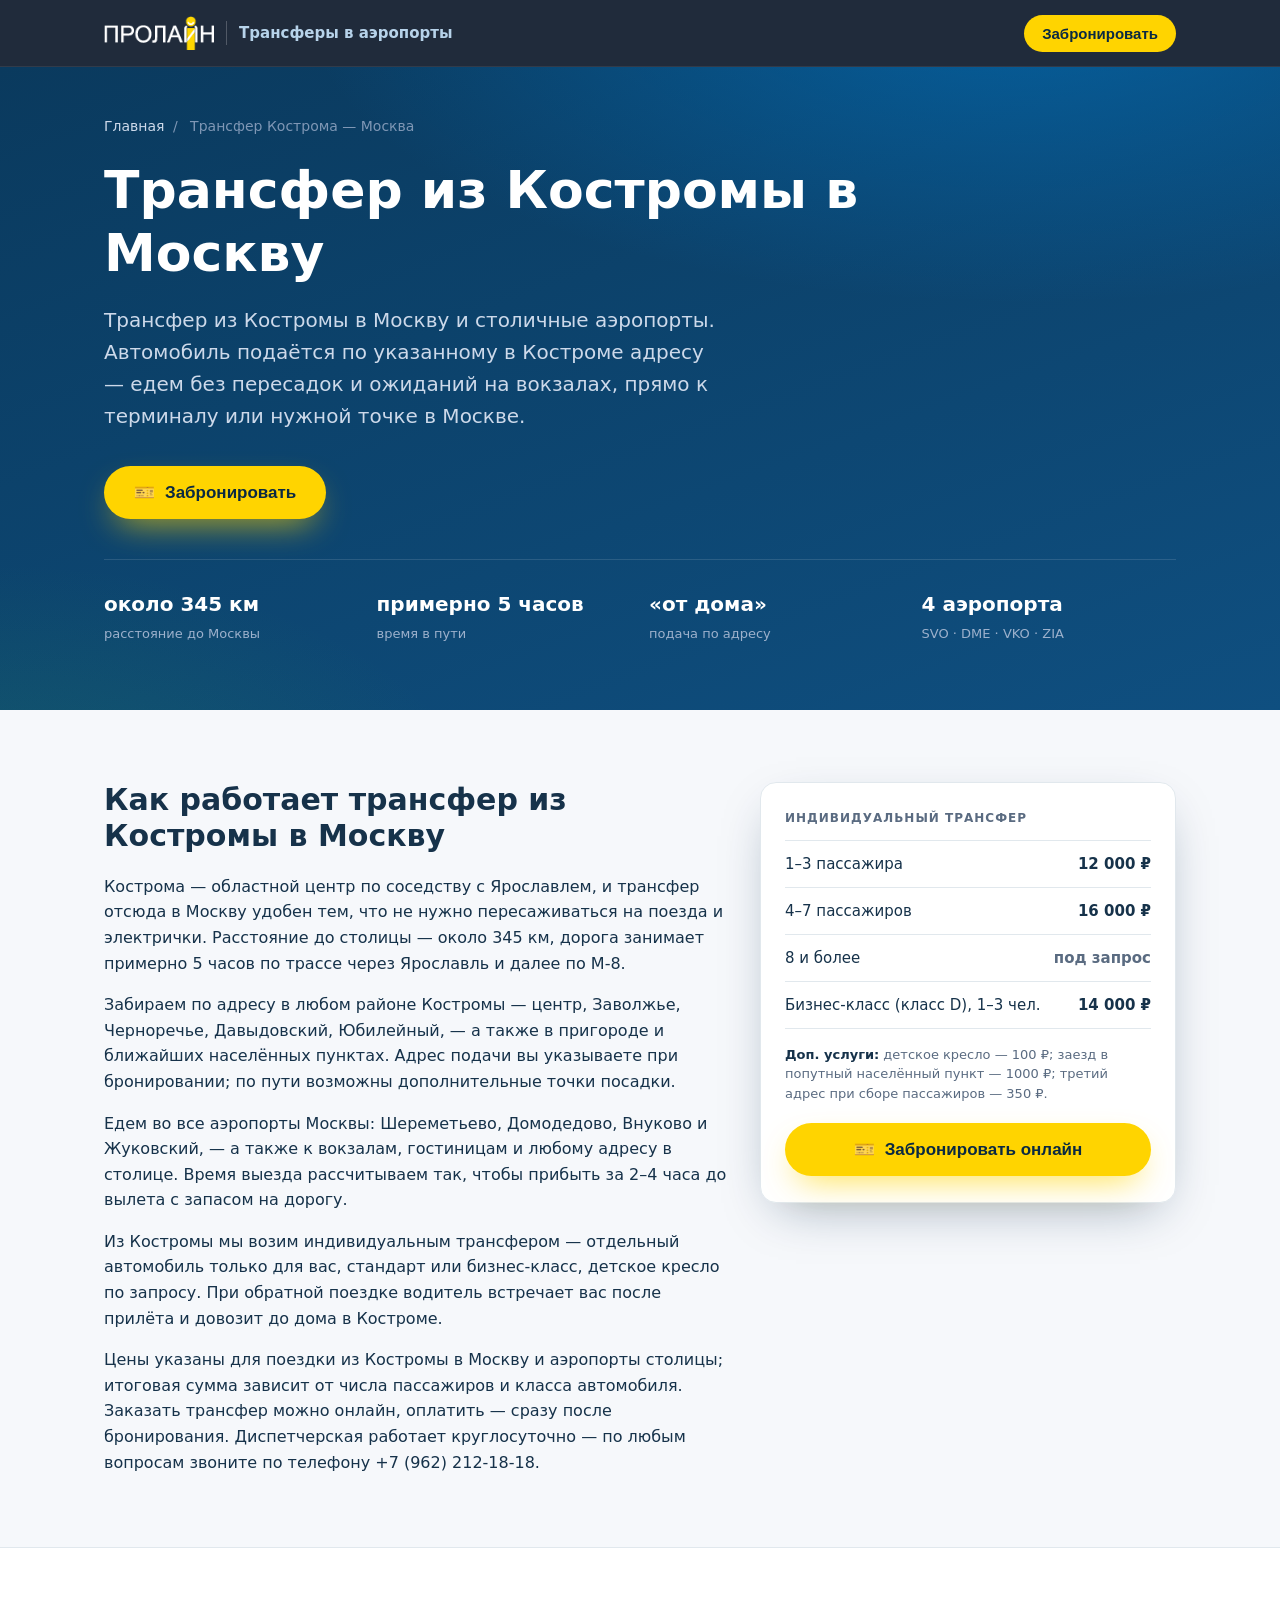
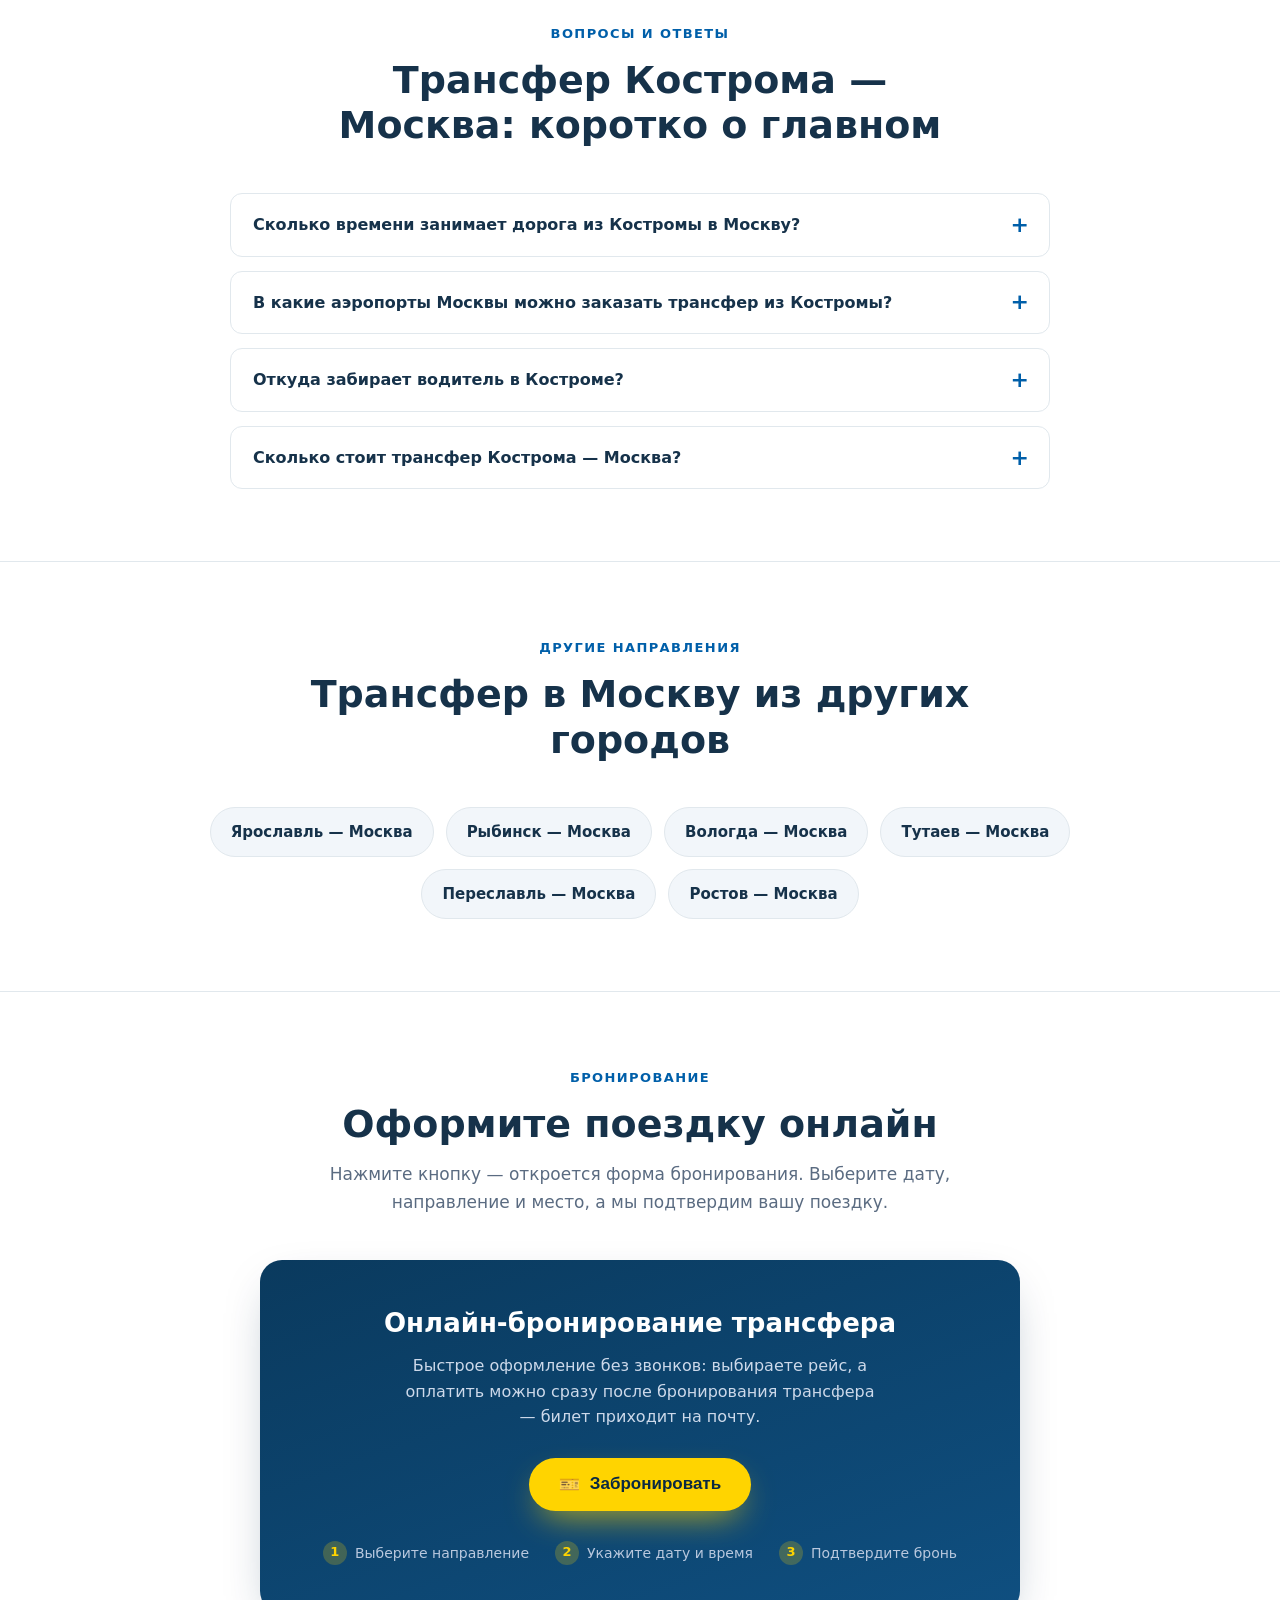
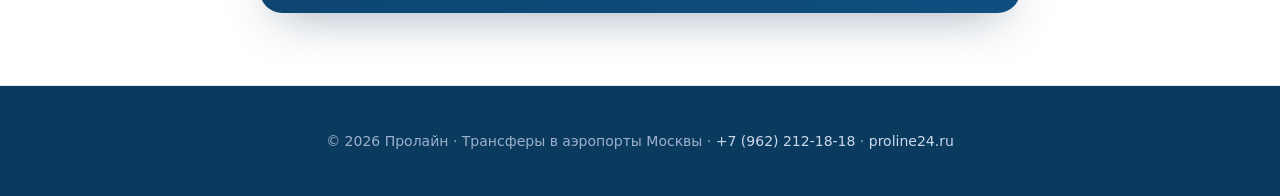
==== transfer-kostroma-moskva/index.html @ d7b2e5dc "SEO: description на основе вводного текста страницы Meta description каждого маршрута переписаны под" ====
<!DOCTYPE html>
<html lang="ru">
<head>
  <meta charset="UTF-8">
  <meta name="viewport" content="width=device-width, initial-scale=1.0">

  <!-- Yandex.Metrika counter -->
  <script type="text/javascript">
      (function(m,e,t,r,i,k,a){
          m[i]=m[i]||function(){(m[i].a=m[i].a||[]).push(arguments)};
          m[i].l=1*new Date();
          for (var j = 0; j < document.scripts.length; j++) {if (document.scripts[j].src === r) { return; }}
          k=e.createElement(t),a=e.getElementsByTagName(t)[0],k.async=1,k.src=r,a.parentNode.insertBefore(k,a)
      })(window, document,'script','https://mc.yandex.ru/metrika/tag.js?id=110446775', 'ym');

      ym(110446775, 'init', {ssr:true, webvisor:true, clickmap:true, ecommerce:"dataLayer", referrer: document.referrer, url: location.href, accurateTrackBounce:true, trackLinks:true});
  </script>
  <noscript><div><img src="https://mc.yandex.ru/watch/110446775" style="position:absolute; left:-9999px;" alt="" /></div></noscript>
  <!-- /Yandex.Metrika counter -->

  <title>Трансфер Кострома — Москва от 12 000 ₽ — Пролайн</title>
  <meta name="description" content="Трансфер из Костромы в Москву и московские аэропорты Шереметьево, Домодедово, Внуково, Жуковский. Забираем от дома и едем без пересадок, прямо к терминалу.">
  <meta name="keywords" content="трансфер кострома москва, трансфер из костромы в москву, трансфер кострома москва цена, трансфер кострома москва стоимость, заказать трансфер кострома москва, заказать трансфер из костромы, индивидуальный трансфер кострома москва, трансфер кострома аэропорт, трансфер кострома в аэропорт москвы, трансфер кострома шереметьево, трансфер кострома домодедово, трансфер кострома внуково, трансфер кострома жуковский, такси кострома москва, такси кострома аэропорт, трансфер кострома москва от дома, трансфер из костромы в аэропорт, сколько стоит трансфер кострома москва, трансфер до москвы из костромы, трансфер москва кострома, трансфер из москвы в кострома, трансфер кострома москва цена и расписание, трансфер кострома москва недорого, трансфер из костромы в аэропорт москвы, Пролайн">
  <meta name="author" content="Пролайн">
  <meta name="robots" content="index, follow">
  <meta name="theme-color" content="#0a3a5e">
  <meta name="geo.region" content="RU-YAR">
  <meta name="geo.placename" content="Кострома">
  <meta name="geo.position" content="57.7677;40.9264">
  <meta name="ICBM" content="57.7677, 40.9264">
  <link rel="canonical" href="https://transfer76.online/transfer-kostroma-moskva/">
  <link rel="icon" href="/favicon.ico" sizes="any">

  <!-- Open Graph -->
  <meta property="og:type" content="website">
  <meta property="og:locale" content="ru_RU">
  <meta property="og:site_name" content="Пролайн — трансферы в аэропорты Москвы">
  <meta property="og:title" content="Трансфер из Костромы в Москву — Пролайн">
  <meta property="og:description" content="Трансфер из Костромы в Москву и московские аэропорты Шереметьево, Домодедово, Внуково, Жуковский. Забираем от дома и едем без пересадок, прямо к терминалу.">
  <meta property="og:url" content="https://transfer76.online/transfer-kostroma-moskva/">
  <meta property="og:image" content="https://transfer76.online/logo.png">
  <meta property="og:image:alt" content="Пролайн — трансферы в аэропорты Москвы">

  <!-- Twitter Card -->
  <meta name="twitter:card" content="summary">
  <meta name="twitter:title" content="Трансфер из Костромы в Москву — Пролайн">
  <meta name="twitter:description" content="Трансфер из Костромы в Москву и московские аэропорты Шереметьево, Домодедово, Внуково, Жуковский. Забираем от дома и едем без пересадок, прямо к терминалу.">
  <meta name="twitter:image" content="https://transfer76.online/logo.png">

  <link rel="stylesheet" href="/styles.css">

  <!-- Structured data: LocalBusiness + Service -->
  <script type="application/ld+json">
  {
    "@context": "https://schema.org",
    "@graph": [
      {
        "@type": "LocalBusiness",
        "@id": "https://transfer76.online/#business",
        "name": "Пролайн",
        "description": "Трансфер в Москву и аэропорты столицы из Ярославля, Костромы, Вологды, Рыбинска и других городов Центральной России.",
        "url": "https://transfer76.online/",
        "telephone": "+7 (962) 212-18-18",
        "image": "https://transfer76.online/logo.png",
        "priceRange": "от 5000 ₽",
        "areaServed": ["Кострома", "Москва"],
        "address": {
          "@type": "PostalAddress",
          "addressRegion": "Ярославская область",
          "addressCountry": "RU"
        }
      },
      {
        "@type": "Service",
        "serviceType": "Трансфер Кострома — Москва",
        "name": "Трансфер из Костромы в Москву",
        "url": "https://transfer76.online/transfer-kostroma-moskva/",
        "provider": { "@id": "https://transfer76.online/#business" },
        "areaServed": ["Кострома", "Москва"],
        "description": "Трансфер из Костромы в Москву и столичные аэропорты. Автомобиль подаётся по указанному в Костроме адресу — едем без пересадок и ожиданий на вокзалах, прямо к терминалу или нужной точке в Москве.",
        "offers": [
        {"@type":"Offer","name":"Индивидуальный трансфер Кострома — Москва","priceCurrency":"RUB","price":"12000"}
        ]
      },
      {
        "@type": "BreadcrumbList",
        "itemListElement": [
          {"@type":"ListItem","position":1,"name":"Главная","item":"https://transfer76.online/"},
          {"@type":"ListItem","position":2,"name":"Трансфер из Костромы в Москву","item":"https://transfer76.online/transfer-kostroma-moskva/"}
        ]
      },
      {
        "@type": "FAQPage",
        "mainEntity": [
      {"@type":"Question","name":"Сколько времени занимает дорога из Костромы в Москву?","acceptedAnswer":{"@type":"Answer","text":"Расстояние — около 345 км, в пути примерно 5 часов по трассе через Ярославль и М-8. Выезд планируем с запасом до вылета."}},
      {"@type":"Question","name":"В какие аэропорты Москвы можно заказать трансфер из Костромы?","acceptedAnswer":{"@type":"Answer","text":"Во все четыре аэропорта столицы: Шереметьево, Домодедово, Внуково и Жуковский, — а также по адресам в самой Москве."}},
      {"@type":"Question","name":"Откуда забирает водитель в Костроме?","acceptedAnswer":{"@type":"Answer","text":"Автомобиль подаётся по адресу, который вы указываете при бронировании, — «от дома» в любом районе города. Дополнительные адреса посадки возможны по запросу."}},
      {"@type":"Question","name":"Сколько стоит трансфер Кострома — Москва?","acceptedAnswer":{"@type":"Answer","text":"Индивидуальный трансфер из Костромы — от 12 000 ₽ (1–3 пассажира), 16 000 ₽ (4–7 пассажиров), бизнес-класс от 14 000 ₽. Точная стоимость зависит от числа пассажиров и класса автомобиля."}}
        ]
      }
    ]
  }
  </script>
</head>
<body>

  <header class="site-header">
    <div class="container">
      <a class="brand" href="/" aria-label="Пролайн — трансферы в аэропорты Москвы">
        <img class="logo" src="/logo.png" alt="Пролайн" width="136" height="42">
        <span class="tagline">Трансферы в аэропорты</span>
      </a>
      <button class="header-cta" data-open-booking>Забронировать</button>
    </div>
  </header>

  <!-- HERO -->
  <section class="hero hero-route">
    <div class="container">
      <nav class="breadcrumb" aria-label="Хлебные крошки">
        <a href="/">Главная</a> <span>/</span> <span>Трансфер Кострома — Москва</span>
      </nav>
      <h1>Трансфер из Костромы в Москву</h1>
      <p class="lead">Трансфер из Костромы в Москву и столичные аэропорты. Автомобиль подаётся по указанному в Костроме адресу — едем без пересадок и ожиданий на вокзалах, прямо к терминалу или нужной точке в Москве.</p>
      <div class="hero-actions">
        <button class="btn-primary" data-open-booking>
          <span>🎫</span> Забронировать
        </button>
      </div>
      <div class="route-facts">
        <div class="fact"><b>около 345 км</b><span>расстояние до Москвы</span></div>
        <div class="fact"><b>примерно 5 часов</b><span>время в пути</span></div>
        <div class="fact"><b>«от дома»</b><span>подача по адресу</span></div>
        <div class="fact"><b>4 аэропорта</b><span>SVO · DME · VKO · ZIA</span></div>
      </div>
    </div>
  </section>

  <!-- ROUTE DETAILS -->
  <section class="section">
    <div class="container">
      <div class="route-grid">
        <article class="route-main">
          <h2>Как работает трансфер из Костромы в Москву</h2>
          <p>Кострома — областной центр по соседству с Ярославлем, и трансфер отсюда в Москву удобен тем, что не нужно пересаживаться на поезда и электрички. Расстояние до столицы — около 345 км, дорога занимает примерно 5 часов по трассе через Ярославль и далее по М-8.</p>
          <p>Забираем по адресу в любом районе Костромы — центр, Заволжье, Черноречье, Давыдовский, Юбилейный, — а также в пригороде и ближайших населённых пунктах. Адрес подачи вы указываете при бронировании; по пути возможны дополнительные точки посадки.</p>
          <p>Едем во все аэропорты Москвы: Шереметьево, Домодедово, Внуково и Жуковский, — а также к вокзалам, гостиницам и любому адресу в столице. Время выезда рассчитываем так, чтобы прибыть за 2–4 часа до вылета с запасом на дорогу.</p>
          <p>Из Костромы мы возим индивидуальным трансфером — отдельный автомобиль только для вас, стандарт или бизнес-класс, детское кресло по запросу. При обратной поездке водитель встречает вас после прилёта и довозит до дома в Костроме.</p>
          <p>Цены указаны для поездки из Костромы в Москву и аэропорты столицы; итоговая сумма зависит от числа пассажиров и класса автомобиля. Заказать трансфер можно онлайн, оплатить — сразу после бронирования. Диспетчерская работает круглосуточно — по любым вопросам звоните по телефону +7 (962) 212-18-18.</p>
        </article>

        <aside class="route-side">
          <div class="price-card">
      <div class="price-label">Индивидуальный трансфер</div>
      <ul class="price-list">
        <li><span class="p-name">1–3 пассажира</span><span class="p-val">12 000 ₽</span></li>
        <li><span class="p-name">4–7 пассажиров</span><span class="p-val">16 000 ₽</span></li>
        <li><span class="p-name">8 и более</span><span class="p-val muted">под запрос</span></li>
        <li><span class="p-name">Бизнес-класс (класс D), 1–3 чел.</span><span class="p-val">14 000 ₽</span></li>
      </ul>
      <div class="price-note"><b>Доп. услуги:</b> детское кресло — 100 ₽; заезд в попутный населённый пункт — 1000 ₽; третий адрес при сборе пассажиров — 350 ₽.</div>
            <button class="btn-primary btn-block" data-open-booking>
              <span>🎫</span> Забронировать онлайн
            </button>
          </div>
        </aside>
      </div>
    </div>
  </section>

  <!-- FAQ -->
  <section id="faq" class="section">
    <div class="container">
      <div class="section-head">
        <span class="eyebrow">Вопросы и ответы</span>
        <h2>Трансфер Кострома — Москва: коротко о главном</h2>
      </div>
      <div class="faq">
        <details class="faq-item">
          <summary>Сколько времени занимает дорога из Костромы в Москву?</summary>
          <div class="faq-body">Расстояние — около 345 км, в пути примерно 5 часов по трассе через Ярославль и М-8. Выезд планируем с запасом до вылета.</div>
        </details>
        <details class="faq-item">
          <summary>В какие аэропорты Москвы можно заказать трансфер из Костромы?</summary>
          <div class="faq-body">Во все четыре аэропорта столицы: Шереметьево, Домодедово, Внуково и Жуковский, — а также по адресам в самой Москве.</div>
        </details>
        <details class="faq-item">
          <summary>Откуда забирает водитель в Костроме?</summary>
          <div class="faq-body">Автомобиль подаётся по адресу, который вы указываете при бронировании, — «от дома» в любом районе города. Дополнительные адреса посадки возможны по запросу.</div>
        </details>
        <details class="faq-item">
          <summary>Сколько стоит трансфер Кострома — Москва?</summary>
          <div class="faq-body">Индивидуальный трансфер из Костромы — от 12 000 ₽ (1–3 пассажира), 16 000 ₽ (4–7 пассажиров), бизнес-класс от 14 000 ₽. Точная стоимость зависит от числа пассажиров и класса автомобиля.</div>
        </details>
      </div>
    </div>
  </section>

  <!-- OTHER ROUTES -->
  <section class="section routes-section">
    <div class="container">
      <div class="section-head">
        <span class="eyebrow">Другие направления</span>
        <h2>Трансфер в Москву из других городов</h2>
      </div>
      <div class="routes-chips">
        <a class="route-chip" href="/transfer-yaroslavl-moskva/">Ярославль — Москва</a>
        <a class="route-chip" href="/transfer-rybinsk-moskva/">Рыбинск — Москва</a>
        <a class="route-chip" href="/transfer-vologda-moskva/">Вологда — Москва</a>
        <a class="route-chip" href="/transfer-tutaev-moskva/">Тутаев — Москва</a>
        <a class="route-chip" href="/transfer-pereslavl-moskva/">Переславль — Москва</a>
        <a class="route-chip" href="/transfer-rostov-moskva/">Ростов — Москва</a>
      </div>
    </div>
  </section>

  <!-- BOOKING -->
  <section id="booking" class="section">
    <div class="section-head">
      <span class="eyebrow">Бронирование</span>
      <h2>Оформите поездку онлайн</h2>
      <p>Нажмите кнопку — откроется форма бронирования. Выберите дату, направление и место, а мы подтвердим вашу поездку.</p>
    </div>
    <div class="booking-card">
      <h3>Онлайн-бронирование трансфера</h3>
      <p>Быстрое оформление без звонков: выбираете рейс, а оплатить можно сразу после бронирования трансфера — билет приходит на почту.</p>
      <button class="btn-primary" data-open-booking>
        <span>🎫</span> Забронировать
      </button>
      <div class="booking-steps">
        <div class="step"><span class="num">1</span> Выберите направление</div>
        <div class="step"><span class="num">2</span> Укажите дату и время</div>
        <div class="step"><span class="num">3</span> Подтвердите бронь</div>
      </div>
    </div>
  </section>

  <footer class="site-footer">
    <div class="container">
      <p>© 2026 Пролайн · Трансферы в аэропорты Москвы · <a href="tel:+79622121818">+7 (962) 212-18-18</a> · <a href="https://proline24.ru/" target="_blank" rel="noopener">proline24.ru</a></p>
    </div>
  </footer>

  <!-- BOOKING MODAL -->
  <div class="modal" id="bookingModal" role="dialog" aria-modal="true" aria-label="Онлайн-бронирование">
    <div class="modal-inner">
      <div class="modal-bar">
        <strong>Онлайн-бронирование</strong>
        <div class="actions">
          <a class="newtab" href="https://transfer.yarobltour.ru/bron/bron_modern.php" target="_blank" rel="noopener">Открыть в новой вкладке ↗</a>
          <button class="modal-close" id="modalClose" aria-label="Закрыть">×</button>
        </div>
      </div>
      <div class="frame-wrap" id="frameWrap">
        <iframe id="bookingFrame" title="Форма бронирования трансфера" loading="lazy" src="about:blank"></iframe>
      </div>
    </div>
  </div>

  <script src="/script.js"></script>

</body>
</html>
---- styles.css ----
:root {
  /* Фирменная палитра «Пролайн»: тёмно-синий + жёлтый + зелёный */
  --bg: #0a3a5e;          /* глубокий синий (фон hero/шапки/подвала) */
  --bg-soft: #0f4f80;     /* синий посветлее для градиентов */
  --surface: #ffffff;
  --ink: #16324a;
  --ink-soft: #5a6b81;
  --line: #e1e8ed;
  --brand: #005fa9;       /* фирменный синий (ссылки, акценты) */
  --brand-dark: #0b4b7d;
  --accent: #ffd400;      /* жёлтый — главные кнопки (как на proline24.ru) */
  --accent-dark: #f0c400;
  --accent-ink: #0a2942;  /* тёмный текст на жёлтом */
  --green: #35b44a;       /* зелёный — как кнопки виджета и акценты сайта */
  --radius: 16px;
  --shadow: 0 18px 50px -18px rgba(10, 42, 74, 0.4);
  --font: "Segoe UI", system-ui, -apple-system, Roboto, Arial, sans-serif;
}

* { box-sizing: border-box; }

body {
  margin: 0;
  font-family: var(--font);
  color: var(--ink);
  background: #f6f8fb;
  line-height: 1.6;
  -webkit-font-smoothing: antialiased;
}

h1, h2, h3 { line-height: 1.2; margin: 0; }

.container {
  width: 100%;
  max-width: 1120px;
  margin: 0 auto;
  padding: 0 24px;
}

/* Header */
.site-header {
  position: sticky;
  top: 0;
  z-index: 40;
  background: rgba(14, 26, 43, 0.92);
  backdrop-filter: blur(8px);
  border-bottom: 1px solid rgba(255, 255, 255, 0.08);
}
.site-header .container {
  display: flex;
  align-items: center;
  justify-content: space-between;
  height: 66px;
}
.brand {
  display: flex;
  align-items: center;
  gap: 12px;
  color: #fff;
  text-decoration: none;
}
.brand .logo {
  height: 34px;
  width: auto;
  display: block;
}
.brand .tagline {
  font-weight: 600;
  font-size: 15px;
  color: #b7d3ea;
  padding-left: 12px;
  border-left: 1px solid rgba(255, 255, 255, 0.22);
}
@media (max-width: 480px) {
  .brand .tagline { display: none; }
}
.header-cta {
  display: inline-flex;
  align-items: center;
  gap: 8px;
  background: var(--accent);
  color: var(--accent-ink);
  font-weight: 700;
  font-size: 15px;
  padding: 10px 18px;
  border-radius: 999px;
  border: none;
  cursor: pointer;
  transition: transform .15s ease, box-shadow .15s ease;
}
.header-cta:hover { transform: translateY(-1px); box-shadow: 0 8px 22px -8px rgba(255,212,0,.75); }

/* Hero */
.hero {
  position: relative;
  color: #fff;
  background:
    radial-gradient(1200px 500px at 80% -10%, rgba(0,120,200,.55), transparent 60%),
    radial-gradient(900px 500px at 0% 120%, rgba(53,180,74,.18), transparent 55%),
    linear-gradient(160deg, var(--bg), var(--bg-soft));
  overflow: hidden;
}
.hero .container {
  padding-top: 84px;
  padding-bottom: 92px;
  position: relative;
  z-index: 2;
}
.hero .eyebrow {
  display: inline-block;
  font-size: 13px;
  font-weight: 600;
  letter-spacing: 1.4px;
  text-transform: uppercase;
  color: var(--accent);
  margin-bottom: 18px;
}
.hero h1 {
  font-size: clamp(30px, 5vw, 52px);
  max-width: 760px;
  font-weight: 800;
}
.hero p.lead {
  margin: 20px 0 34px;
  font-size: clamp(16px, 2vw, 20px);
  max-width: 620px;
  color: #cdd9ea;
}
.hero-actions {
  display: flex;
  flex-wrap: wrap;
  gap: 14px;
  align-items: center;
}
.btn-primary {
  display: inline-flex;
  align-items: center;
  gap: 10px;
  background: var(--accent);
  color: var(--accent-ink);
  font-weight: 700;
  font-size: 17px;
  padding: 16px 30px;
  border-radius: 999px;
  border: none;
  cursor: pointer;
  box-shadow: 0 14px 34px -12px rgba(255,212,0,.8);
  transition: transform .15s ease, box-shadow .15s ease;
}
.btn-primary:hover { transform: translateY(-2px); box-shadow: 0 18px 40px -12px rgba(255,212,0,.95); }
.btn-ghost {
  color: #dfe8f5;
  text-decoration: none;
  font-weight: 600;
  font-size: 16px;
  padding: 14px 6px;
  border-bottom: 2px solid transparent;
}
.btn-ghost:hover { border-color: var(--accent); }

.hero-stats {
  display: flex;
  flex-wrap: wrap;
  gap: 40px;
  margin-top: 54px;
  padding-top: 30px;
  border-top: 1px solid rgba(255,255,255,.12);
}
.hero-stats .stat b {
  display: block;
  font-size: 28px;
  font-weight: 800;
  color: #fff;
}
.hero-stats .stat span { color: #9db1cc; font-size: 14px; }

.hero-cities {
  margin: 22px 0 0;
  max-width: 720px;
  font-size: 14px;
  color: #b7cbe2;
}
.hero-cities span {
  color: var(--accent);
  font-weight: 600;
  margin-right: 4px;
}

/* Route landing pages */
.hero-route .container { padding-top: 48px; padding-bottom: 64px; }
.breadcrumb {
  font-size: 14px;
  color: #b7cbe2;
  margin-bottom: 22px;
}
.breadcrumb a { color: #cdd9ea; text-decoration: none; }
.breadcrumb a:hover { color: #fff; }
.breadcrumb span { color: #7f97b5; margin: 0 4px; }

.route-facts {
  display: grid;
  grid-template-columns: repeat(4, 1fr);
  gap: 18px;
  margin-top: 40px;
  padding-top: 28px;
  border-top: 1px solid rgba(255,255,255,.12);
}
.route-facts .fact b {
  display: block;
  font-size: 20px;
  font-weight: 800;
  color: #fff;
}
.route-facts .fact span { color: #9db1cc; font-size: 13px; }
@media (max-width: 640px) {
  .route-facts { grid-template-columns: repeat(2, 1fr); gap: 20px 14px; }
}

.route-grid {
  display: grid;
  grid-template-columns: 1.5fr 1fr;
  gap: 32px;
  align-items: start;
}
.route-main p { color: var(--ink); font-size: 16px; margin: 0 0 16px; }
.route-main p:last-child { margin-bottom: 0; }
@media (max-width: 860px) {
  .route-grid { grid-template-columns: 1fr; }
}
.route-main h2 {
  font-size: clamp(22px, 3vw, 30px);
  font-weight: 800;
  margin-bottom: 20px;
}
.route-features { margin-top: 8px !important; }

.route-side { position: sticky; top: 90px; }
.price-card {
  background: var(--surface);
  border: 1px solid var(--line);
  border-radius: var(--radius);
  padding: 26px 24px;
  box-shadow: var(--shadow);
}
.price-card .price-list { margin-top: 6px; }
.btn-block { width: 100%; justify-content: center; margin-top: 20px; }
.price-phone { font-size: 14px; color: var(--ink-soft); text-align: center; margin: 16px 0 0; }
.price-phone a { color: var(--brand); font-weight: 700; text-decoration: none; }

.routes-section { background: #fff; border-top: 1px solid var(--line); }
.routes-chips {
  display: flex;
  flex-wrap: wrap;
  gap: 12px;
  justify-content: center;
  max-width: 900px;
  margin: 0 auto;
}
.route-chip {
  display: inline-flex;
  align-items: center;
  background: #f2f6fa;
  border: 1px solid var(--line);
  color: var(--ink);
  text-decoration: none;
  font-weight: 600;
  font-size: 15px;
  padding: 12px 20px;
  border-radius: 999px;
  transition: background .15s ease, border-color .15s ease, transform .15s ease;
}
.route-chip:hover {
  background: rgba(0,95,169,.1);
  border-color: var(--brand);
  color: var(--brand);
  transform: translateY(-2px);
}

/* Directions block on homepage */
.dir-grid {
  display: grid;
  grid-template-columns: repeat(auto-fit, minmax(260px, 1fr));
  gap: 16px;
}
.dir-card {
  display: block;
  background: var(--surface);
  border: 1px solid var(--line);
  border-radius: 12px;
  padding: 20px 22px;
  text-decoration: none;
  color: var(--ink);
  box-shadow: 0 8px 30px -22px rgba(16,42,78,.5);
  transition: transform .18s ease, box-shadow .18s ease, border-color .18s ease;
}
.dir-card:hover { transform: translateY(-3px); box-shadow: var(--shadow); border-color: #c9d7e6; }
.dir-card b { display: block; font-size: 17px; font-weight: 800; }
.dir-card span { display: block; margin-top: 6px; font-size: 14px; color: var(--ink-soft); }
.dir-card .arrow { color: var(--brand); font-weight: 800; }

/* Booking section */
.section { padding: 72px 0; }
.section-head { text-align: center; max-width: 680px; margin: 0 auto 44px; }
.section-head .eyebrow {
  color: var(--brand);
  font-weight: 700;
  font-size: 13px;
  letter-spacing: 1.4px;
  text-transform: uppercase;
}
.section-head h2 {
  font-size: clamp(26px, 3.5vw, 38px);
  margin: 12px 0 14px;
  font-weight: 800;
}
.section-head p { color: var(--ink-soft); font-size: 17px; margin: 0; }

#booking { background: #fff; border-top: 1px solid var(--line); border-bottom: 1px solid var(--line); }

.booking-card {
  max-width: 760px;
  margin: 0 auto;
  background: linear-gradient(160deg, var(--bg), var(--bg-soft));
  color: #fff;
  border-radius: 22px;
  padding: 48px 40px;
  text-align: center;
  box-shadow: var(--shadow);
}
.booking-card h3 { font-size: 26px; font-weight: 800; }
.booking-card p { color: #cdd9ea; margin: 14px auto 28px; max-width: 480px; }
.booking-steps {
  display: flex;
  flex-wrap: wrap;
  justify-content: center;
  gap: 26px;
  margin-top: 30px;
  color: #b9c8de;
  font-size: 14px;
}
.booking-steps .step { display: flex; align-items: center; gap: 8px; }
.booking-steps .num {
  width: 24px; height: 24px; border-radius: 50%;
  background: rgba(255,212,0,.22); color: var(--accent);
  display: grid; place-items: center; font-weight: 700; font-size: 13px;
}

/* Transfer types */
.cards {
  display: grid;
  grid-template-columns: repeat(auto-fit, minmax(320px, 1fr));
  gap: 28px;
}
.card {
  background: var(--surface);
  border: 1px solid var(--line);
  border-radius: var(--radius);
  padding: 34px 30px;
  display: flex;
  flex-direction: column;
  box-shadow: 0 8px 30px -22px rgba(16,42,78,.5);
  transition: transform .18s ease, box-shadow .18s ease;
}
.card:hover { transform: translateY(-4px); box-shadow: var(--shadow); }
.card .badge {
  align-self: flex-start;
  font-size: 12px; font-weight: 700; letter-spacing: .8px; text-transform: uppercase;
  padding: 6px 12px; border-radius: 999px; margin-bottom: 18px;
}
.card.individual .badge { background: rgba(0,95,169,.12); color: var(--brand); }
.card.group .badge { background: rgba(53,180,74,.16); color: #1f7a30; }
.card h3 { font-size: 24px; font-weight: 800; }
.card > p { color: var(--ink-soft); margin: 12px 0 22px; }
.card ul.features {
  list-style: none; padding: 0; margin: 0 0 26px;
  display: flex; flex-direction: column; gap: 12px;
}
.card ul.features li {
  display: flex; gap: 10px; align-items: flex-start;
  font-size: 15px; color: var(--ink);
}
.card ul.features li::before {
  content: "✓";
  color: var(--brand);
  font-weight: 800;
  flex: none;
}
.card.group ul.features li::before { color: var(--green); }

.price-label {
  font-size: 12px; font-weight: 700; letter-spacing: 1px; text-transform: uppercase;
  color: var(--ink-soft); margin-bottom: 12px;
}
.cities-line {
  margin: 0 0 22px;
  font-size: 14px;
  color: var(--ink);
  line-height: 1.5;
}
.price-list {
  list-style: none; padding: 0; margin: 0 0 16px;
  border-top: 1px solid var(--line);
}
.price-list li {
  display: flex; align-items: baseline; justify-content: space-between; gap: 12px;
  padding: 11px 0; border-bottom: 1px solid var(--line);
  font-size: 15px;
}
.price-list li .p-name { color: var(--ink); }
.price-list li .p-val { font-weight: 700; color: var(--ink); white-space: nowrap; }
.price-list li .p-val.muted { font-weight: 600; color: var(--ink-soft); }
.price-note {
  margin-top: auto;
  font-size: 13px; color: var(--ink-soft); line-height: 1.5;
}
.price-note b { color: var(--ink); }

/* Company / footer */
#about { background: #fff; border-top: 1px solid var(--line); }
.about-box {
  max-width: 720px; margin: 0 auto; text-align: center;
}
.about-box h2 { font-size: 28px; font-weight: 800; margin-bottom: 14px; }
.about-box p { color: var(--ink-soft); font-size: 17px; margin: 0 auto 26px; }
.link-btn {
  display: inline-flex; align-items: center; gap: 8px;
  color: var(--brand); font-weight: 700; text-decoration: none;
  font-size: 16px; border: 2px solid var(--brand);
  padding: 12px 26px; border-radius: 999px;
  transition: background .15s ease, color .15s ease;
}
.link-btn:hover { background: var(--brand); color: #fff; }

/* FAQ */
#faq { background: #fff; border-top: 1px solid var(--line); }
.faq {
  max-width: 820px;
  margin: 0 auto;
  display: flex;
  flex-direction: column;
  gap: 14px;
}
.faq-item {
  border: 1px solid var(--line);
  border-radius: 12px;
  background: #fff;
  overflow: hidden;
  transition: box-shadow .15s ease, border-color .15s ease;
}
.faq-item[open] { border-color: #c9d7e6; box-shadow: 0 8px 26px -20px rgba(10,42,74,.6); }
.faq-item summary {
  list-style: none;
  cursor: pointer;
  padding: 18px 52px 18px 22px;
  position: relative;
  font-weight: 700;
  font-size: 16px;
  color: var(--ink);
}
.faq-item summary::-webkit-details-marker { display: none; }
.faq-item summary::after {
  content: "+";
  position: absolute;
  right: 20px; top: 50%;
  transform: translateY(-50%);
  font-size: 22px; font-weight: 700; line-height: 1;
  color: var(--brand);
  transition: transform .2s ease;
}
.faq-item[open] summary::after { content: "–"; }
.faq-item summary:hover { color: var(--brand); }
.faq-body {
  padding: 0 22px 20px;
  color: var(--ink-soft);
  font-size: 15px;
  line-height: 1.6;
}

.site-footer {
  background: var(--bg);
  color: #9db1cc;
  text-align: center;
  padding: 30px 0;
  font-size: 14px;
}
.site-footer a { color: #cdd9ea; text-decoration: none; }
.site-footer a:hover { color: #fff; }

/* Modal */
.modal {
  position: fixed; inset: 0; z-index: 100;
  display: none;
  align-items: center; justify-content: center;
  padding: 24px;
  background: rgba(9, 18, 31, 0.72);
  backdrop-filter: blur(4px);
}
.modal.open { display: flex; }
.modal-inner {
  width: 100%; max-width: 560px;
  height: min(88vh, 820px);
  background: #fff;
  border-radius: 18px;
  overflow: hidden;
  display: flex; flex-direction: column;
  box-shadow: 0 30px 80px -20px rgba(0,0,0,.6);
  animation: pop .2s ease;
}
@keyframes pop { from { transform: translateY(14px) scale(.98); opacity: 0; } to { transform: none; opacity: 1; } }
.modal-bar {
  display: flex; align-items: center; justify-content: space-between;
  padding: 14px 18px;
  background: var(--bg);
  color: #fff;
  flex: none;
}
.modal-bar strong { font-size: 16px; }
.modal-bar .actions { display: flex; align-items: center; gap: 8px; }
.modal-bar a.newtab {
  color: #cdd9ea; font-size: 13px; text-decoration: none;
  border: 1px solid rgba(255,255,255,.25); padding: 6px 10px; border-radius: 8px;
}
.modal-bar a.newtab:hover { color: #fff; border-color: rgba(255,255,255,.5); }
.modal-close {
  background: rgba(255,255,255,.14); border: none; color: #fff;
  width: 34px; height: 34px; border-radius: 8px; cursor: pointer;
  font-size: 20px; line-height: 1;
}
.modal-close:hover { background: rgba(255,255,255,.28); }

/* Wrapper allows scaling a fixed-width widget down on narrow screens */
.frame-wrap {
  flex: 1;
  position: relative;
  overflow: hidden;
  background: #fff;
}
.frame-wrap iframe {
  position: absolute;
  top: 0; left: 0;
  width: 100%;
  height: 100%;
  border: none;
  transform-origin: top left;
}

@media (max-width: 640px) {
  .hero .container { padding-top: 60px; padding-bottom: 66px; }
  .hero-stats { gap: 26px; }
  .booking-card { padding: 36px 22px; }
  .section { padding: 56px 0; }

  /* Booking widget goes full-screen on phones for maximum space */
  .modal { padding: 0; }
  .modal-inner {
    max-width: 100%;
    width: 100%;
    height: 100vh;
    height: 100dvh;
    border-radius: 0;
  }
}
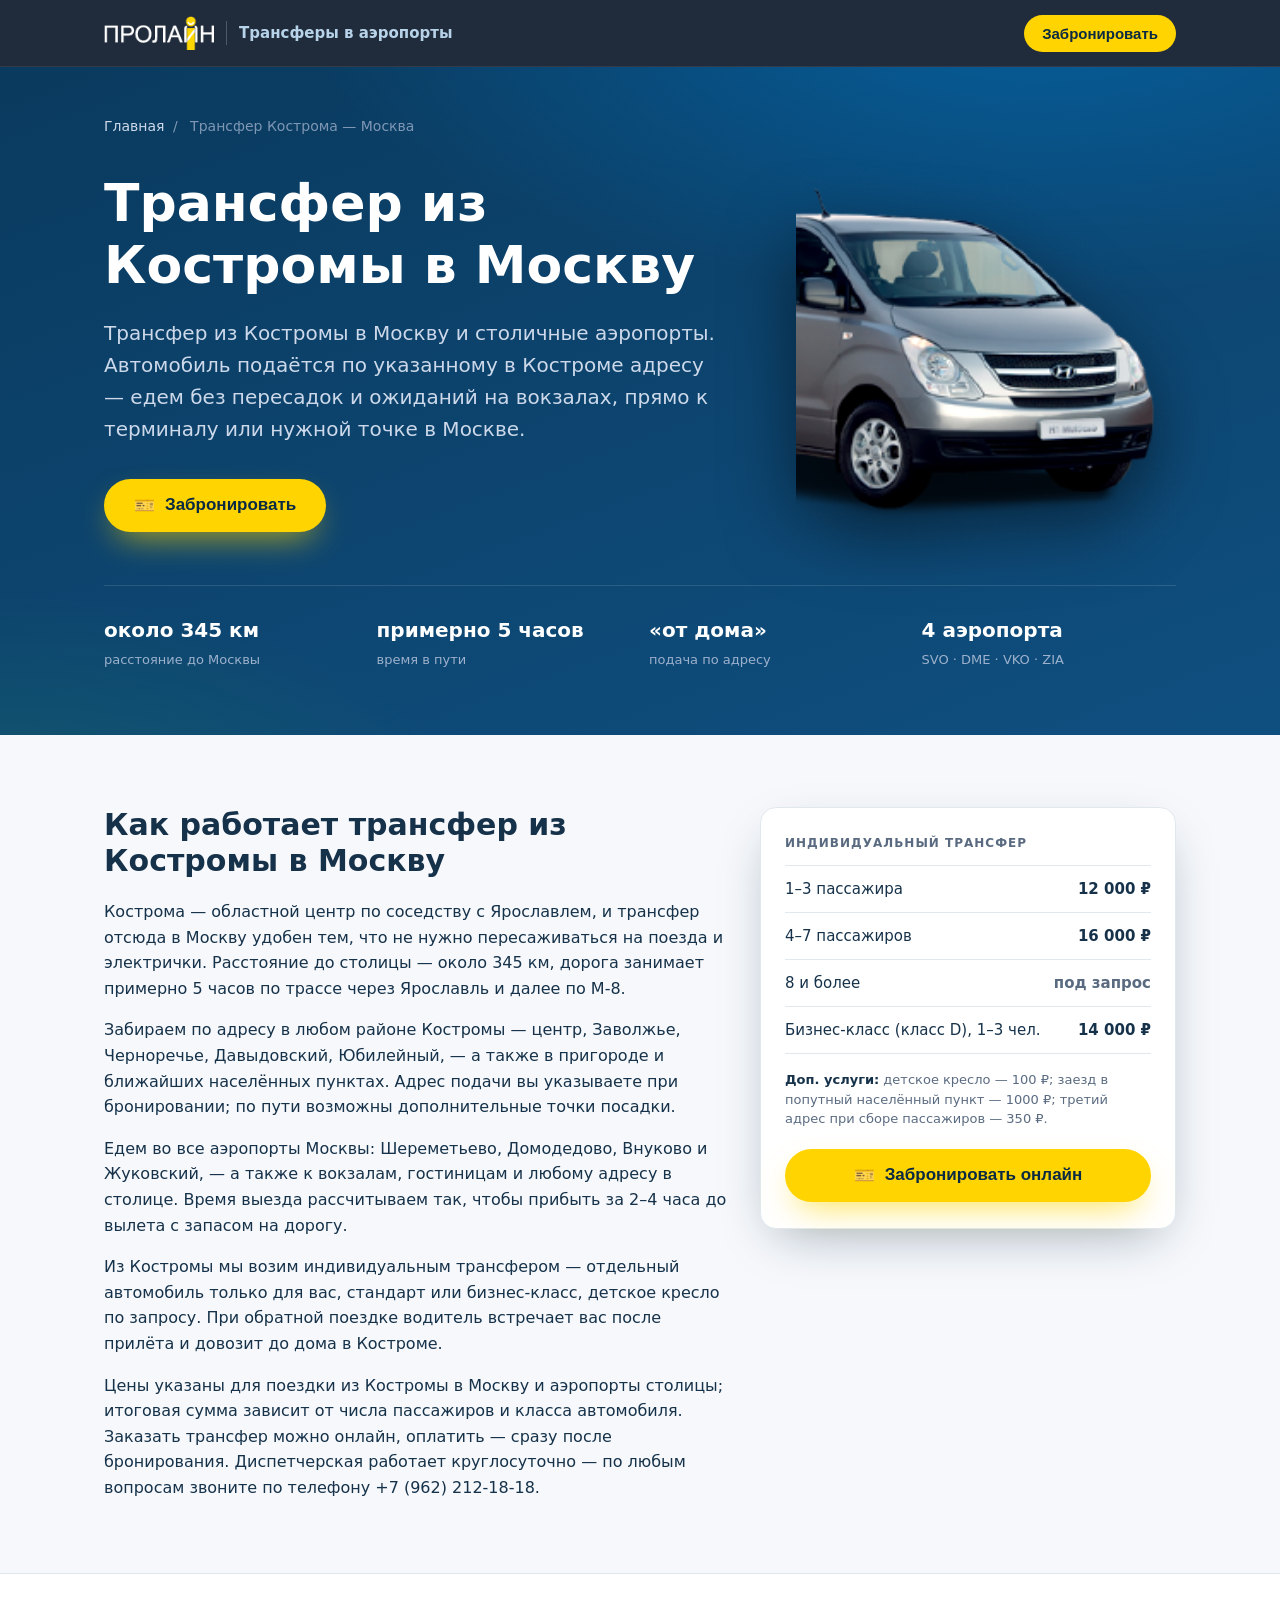
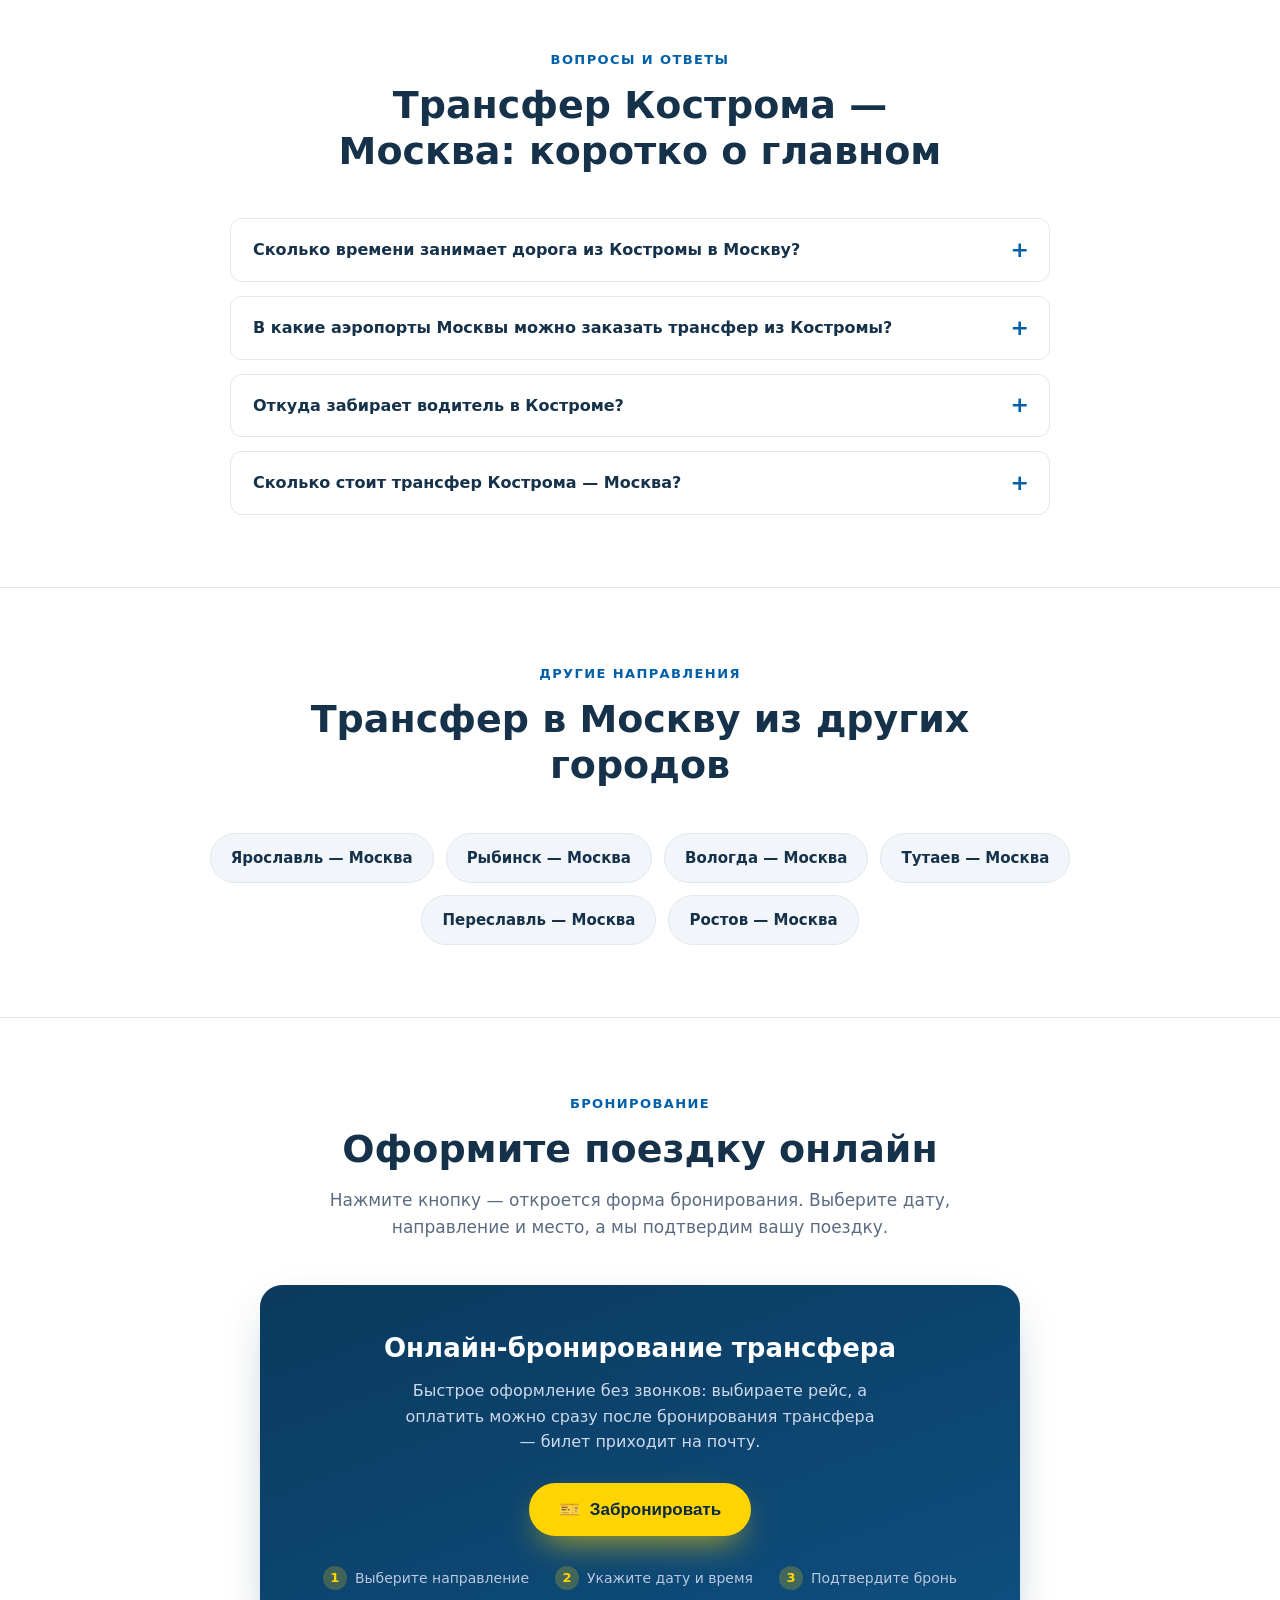
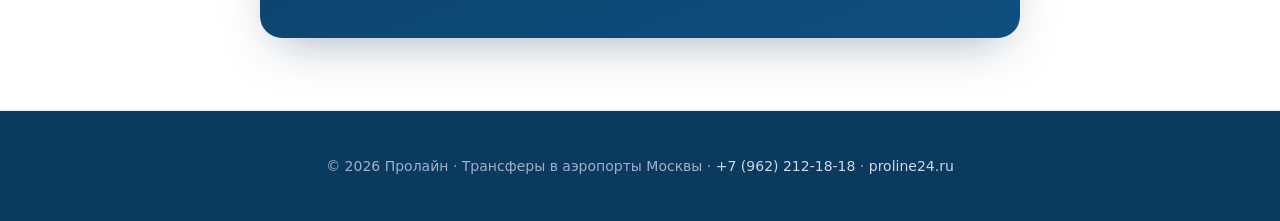
==== commit e57916c6: "Добавить изображение минивэна Hyundai H1 в hero-блок - Фото из автопарка proline24.ru (H1), обрезано" ====
--- a/transfer-kostroma-moskva/index.html
+++ b/transfer-kostroma-moskva/index.html
@@ -120,12 +120,19 @@
       <nav class="breadcrumb" aria-label="Хлебные крошки">
         <a href="/">Главная</a> <span>/</span> <span>Трансфер Кострома — Москва</span>
       </nav>
-      <h1>Трансфер из Костромы в Москву</h1>
-      <p class="lead">Трансфер из Костромы в Москву и столичные аэропорты. Автомобиль подаётся по указанному в Костроме адресу — едем без пересадок и ожиданий на вокзалах, прямо к терминалу или нужной точке в Москве.</p>
-      <div class="hero-actions">
-        <button class="btn-primary" data-open-booking>
-          <span>🎫</span> Забронировать
-        </button>
+      <div class="hero-inner">
+        <div class="hero-copy">
+          <h1>Трансфер из Костромы в Москву</h1>
+          <p class="lead">Трансфер из Костромы в Москву и столичные аэропорты. Автомобиль подаётся по указанному в Костроме адресу — едем без пересадок и ожиданий на вокзалах, прямо к терминалу или нужной точке в Москве.</p>
+          <div class="hero-actions">
+            <button class="btn-primary" data-open-booking>
+              <span>🎫</span> Забронировать
+            </button>
+          </div>
+        </div>
+        <div class="hero-media">
+          <img src="/img/car-h1.png" alt="Трансфер из Костромы в Москву — минивэн Hyundai H1" width="222" height="225" loading="eager">
+        </div>
       </div>
       <div class="route-facts">
         <div class="fact"><b>около 345 км</b><span>расстояние до Москвы</span></div>
--- a/styles.css
+++ b/styles.css
@@ -158,6 +158,34 @@
 }
 .btn-ghost:hover { border-color: var(--accent); }
 
+/* Hero two-column layout with car image */
+.hero-inner {
+  display: flex;
+  align-items: center;
+  gap: 48px;
+}
+.hero-copy { flex: 1 1 auto; min-width: 0; }
+.hero-media {
+  flex: 0 0 auto;
+  width: min(40%, 380px);
+  display: flex;
+  justify-content: center;
+}
+.hero-media img {
+  width: 100%;
+  height: auto;
+  filter: drop-shadow(0 26px 34px rgba(0, 0, 0, .5));
+  animation: carIn .7s cubic-bezier(.2, .7, .2, 1) both;
+}
+@keyframes carIn {
+  from { opacity: 0; transform: translateX(28px); }
+  to   { opacity: 1; transform: none; }
+}
+@media (max-width: 820px) {
+  .hero-inner { flex-direction: column; align-items: flex-start; gap: 8px; }
+  .hero-media { width: min(78%, 320px); align-self: center; margin-top: 8px; }
+}
+
 .hero-stats {
   display: flex;
   flex-wrap: wrap;
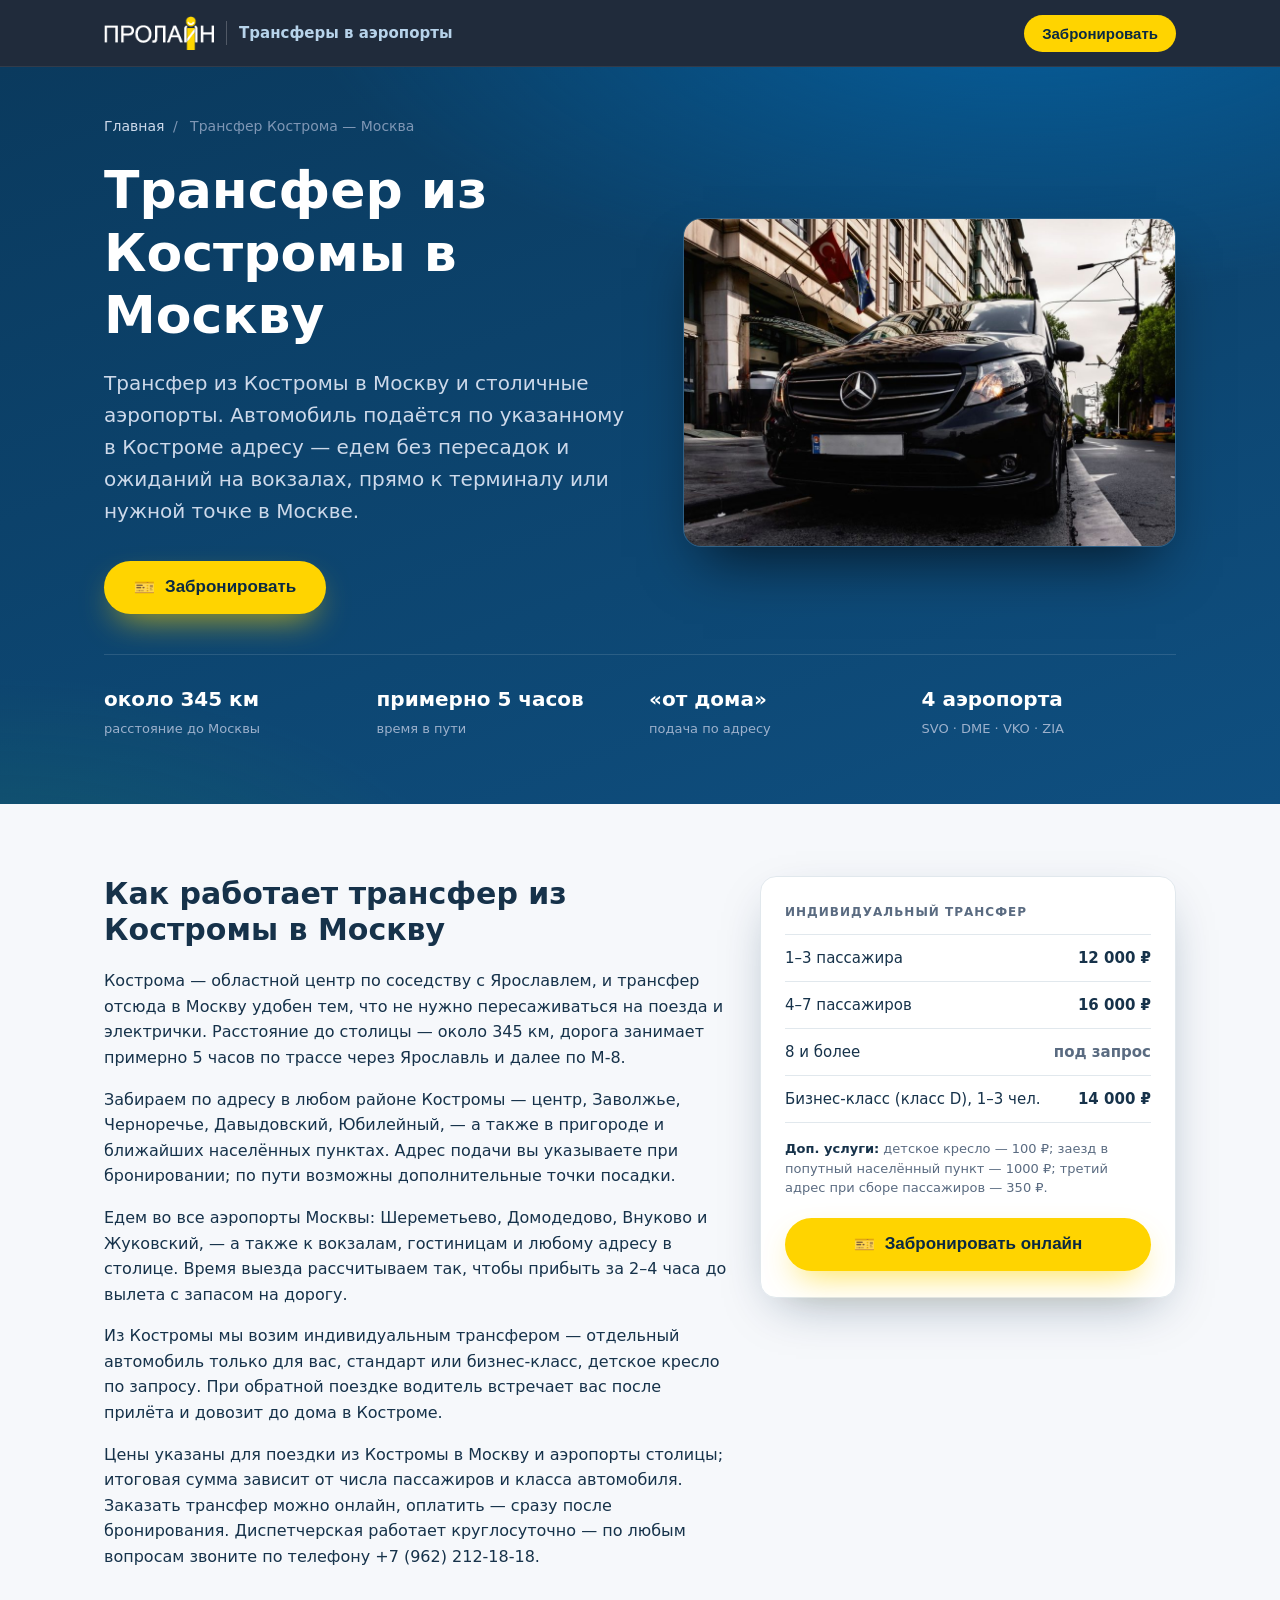
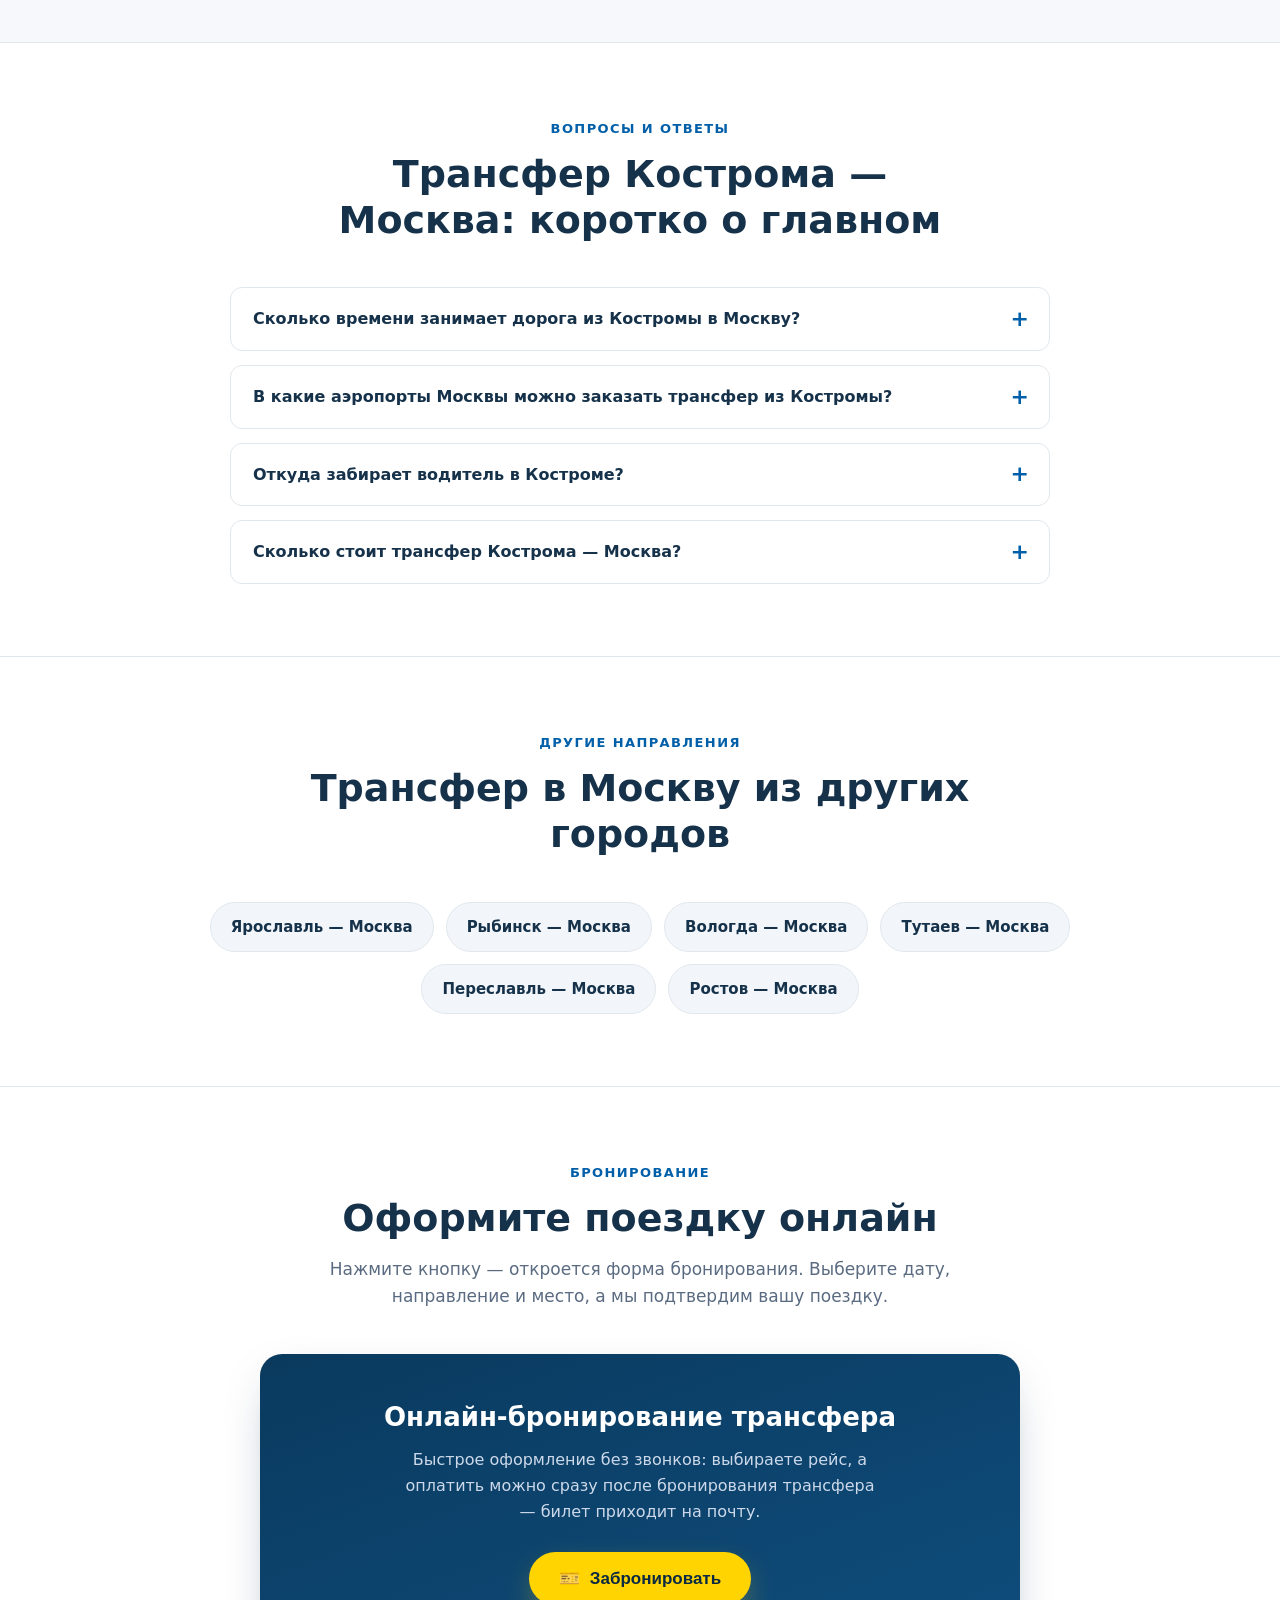
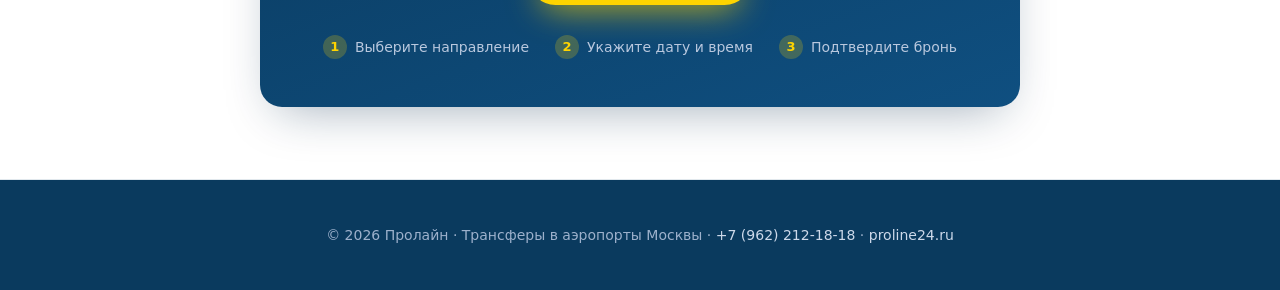
==== commit e03baf3e: "Hero: заменить машину на качественное фото минивэна целиком - Исходное фото автопарка было 390x260 с" ====
--- a/transfer-kostroma-moskva/index.html
+++ b/transfer-kostroma-moskva/index.html
@@ -131,7 +131,7 @@
           </div>
         </div>
         <div class="hero-media">
-          <img src="/img/car-h1.png" alt="Трансфер из Костромы в Москву — минивэн Hyundai H1" width="222" height="225" loading="eager">
+          <img src="/img/hero-van.jpg" alt="Трансфер из Костромы в Москву — комфортный минивэн" width="1000" height="666" loading="eager">
         </div>
       </div>
       <div class="route-facts">
--- a/styles.css
+++ b/styles.css
@@ -167,23 +167,25 @@
 .hero-copy { flex: 1 1 auto; min-width: 0; }
 .hero-media {
   flex: 0 0 auto;
-  width: min(40%, 380px);
-  display: flex;
-  justify-content: center;
+  width: min(46%, 520px);
 }
 .hero-media img {
   width: 100%;
   height: auto;
-  filter: drop-shadow(0 26px 34px rgba(0, 0, 0, .5));
+  aspect-ratio: 3 / 2;
+  object-fit: cover;
+  border-radius: 18px;
+  border: 1px solid rgba(255, 255, 255, .14);
+  box-shadow: 0 30px 55px -20px rgba(0, 0, 0, .65);
   animation: carIn .7s cubic-bezier(.2, .7, .2, 1) both;
 }
 @keyframes carIn {
-  from { opacity: 0; transform: translateX(28px); }
+  from { opacity: 0; transform: translateY(18px) scale(.98); }
   to   { opacity: 1; transform: none; }
 }
 @media (max-width: 820px) {
-  .hero-inner { flex-direction: column; align-items: flex-start; gap: 8px; }
-  .hero-media { width: min(78%, 320px); align-self: center; margin-top: 8px; }
+  .hero-inner { flex-direction: column; align-items: stretch; gap: 8px; }
+  .hero-media { width: 100%; max-width: 480px; margin: 14px auto 0; }
 }
 
 .hero-stats {
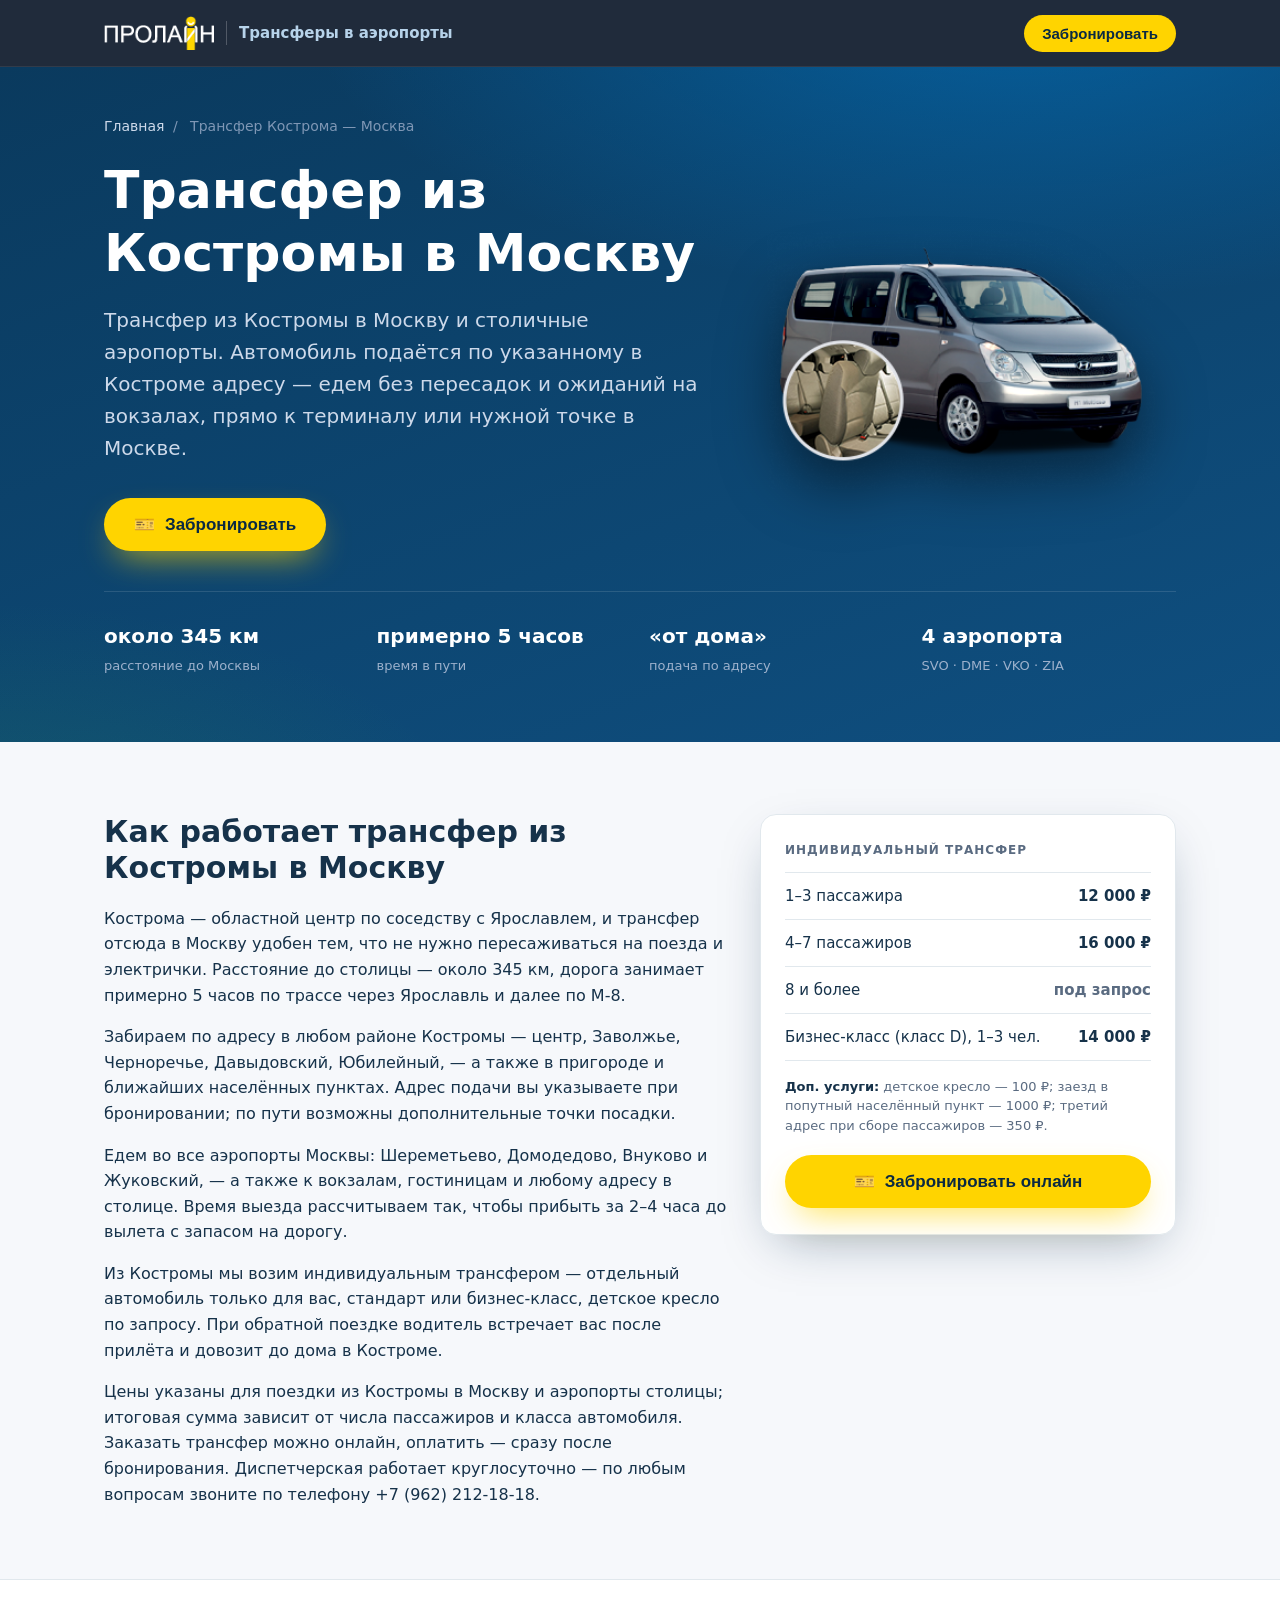
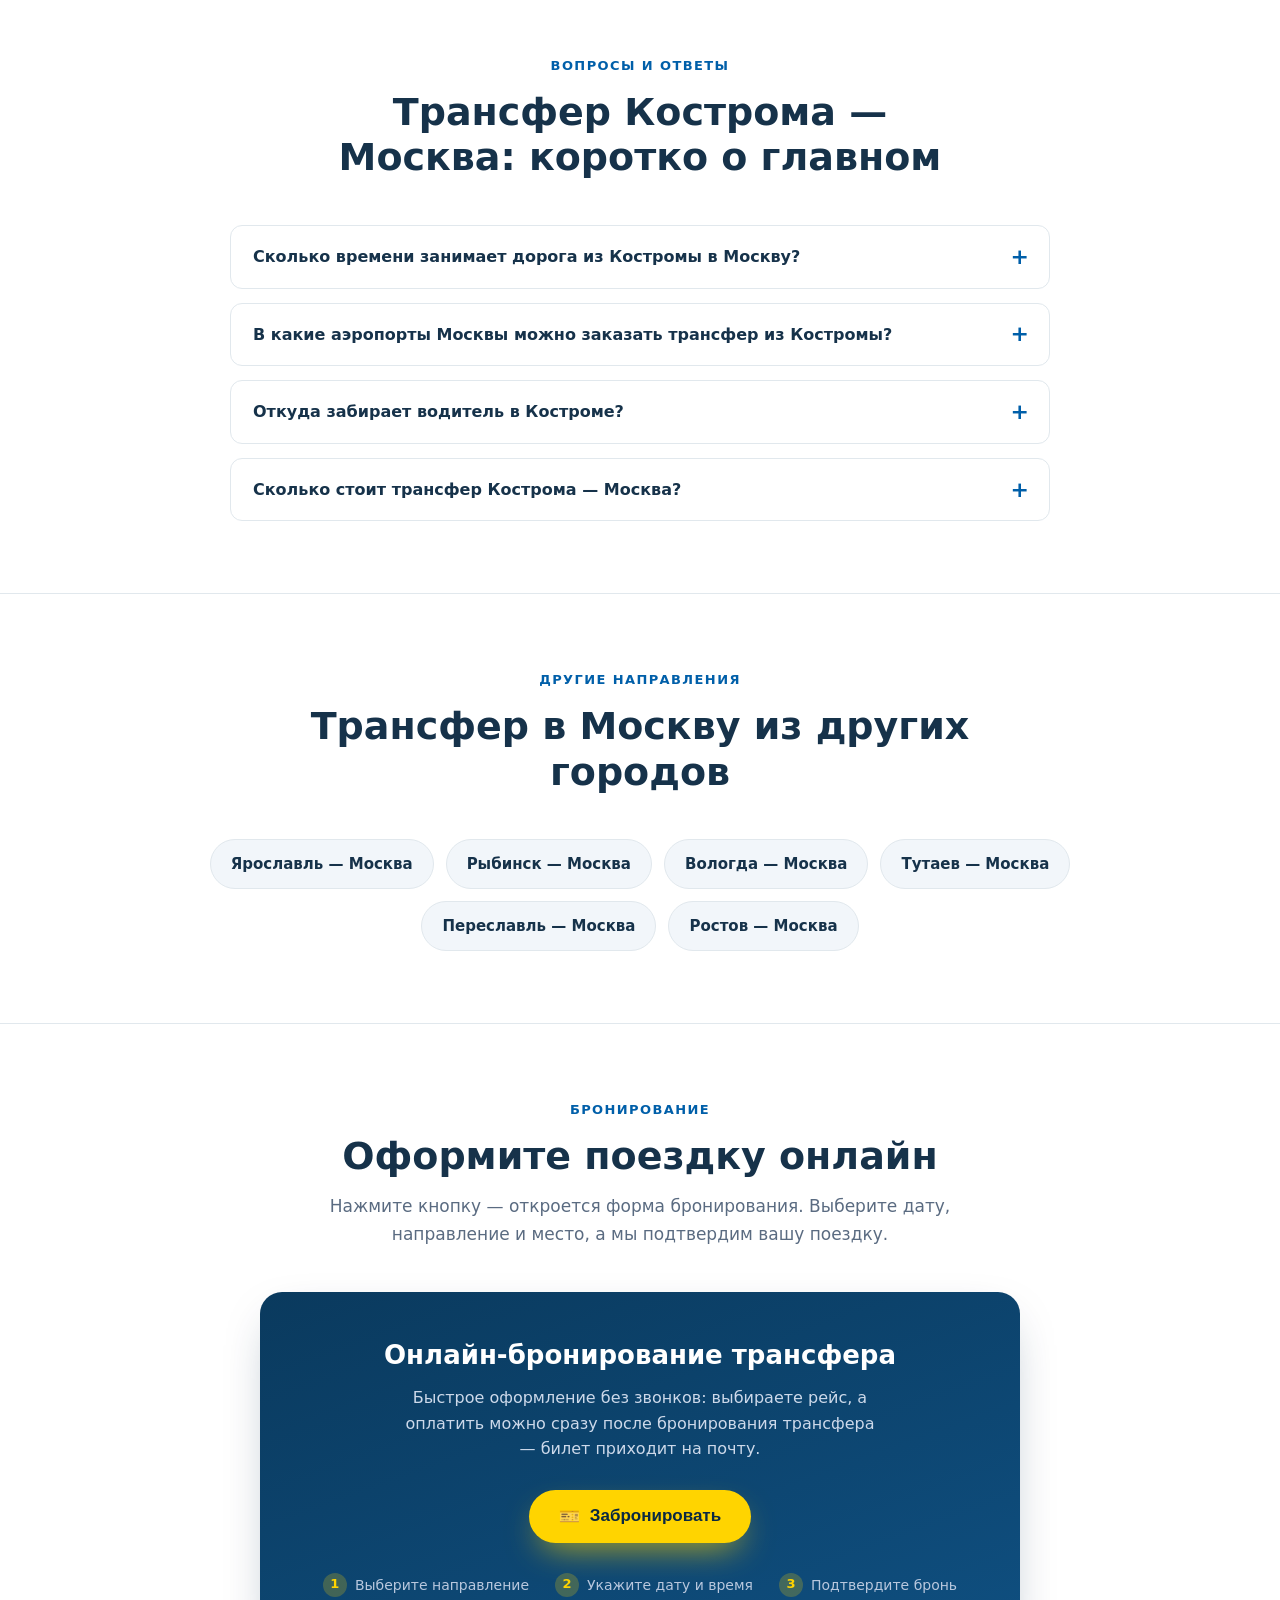
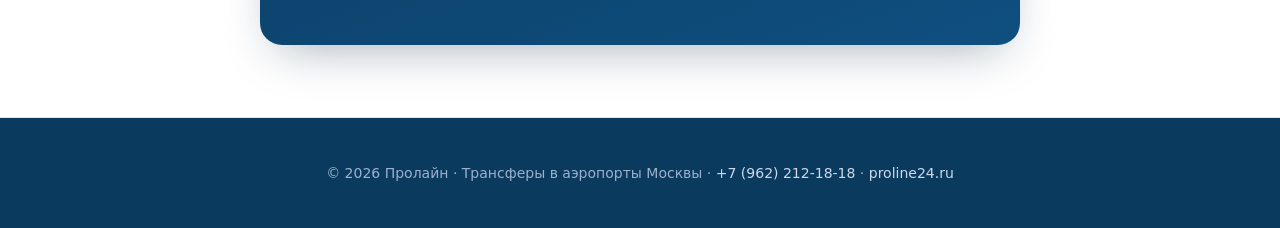
==== commit 7a04011f: "Hero: вернуть машину на прозрачном фоне (как на proline24.ru) - Вместо фото в рамке — прозрачный PNG" ====
--- a/transfer-kostroma-moskva/index.html
+++ b/transfer-kostroma-moskva/index.html
@@ -131,7 +131,7 @@
           </div>
         </div>
         <div class="hero-media">
-          <img src="/img/hero-van.jpg" alt="Трансфер из Костромы в Москву — комфортный минивэн" width="1000" height="666" loading="eager">
+          <img src="/img/car-h1.png" alt="Трансфер из Костромы в Москву — минивэн Hyundai H1" width="390" height="260" loading="eager">
         </div>
       </div>
       <div class="route-facts">
--- a/styles.css
+++ b/styles.css
@@ -167,25 +167,23 @@
 .hero-copy { flex: 1 1 auto; min-width: 0; }
 .hero-media {
   flex: 0 0 auto;
-  width: min(46%, 520px);
+  width: min(44%, 430px);
+  display: flex;
+  justify-content: center;
 }
 .hero-media img {
   width: 100%;
   height: auto;
-  aspect-ratio: 3 / 2;
-  object-fit: cover;
-  border-radius: 18px;
-  border: 1px solid rgba(255, 255, 255, .14);
-  box-shadow: 0 30px 55px -20px rgba(0, 0, 0, .65);
+  filter: drop-shadow(0 24px 30px rgba(0, 0, 0, .5));
   animation: carIn .7s cubic-bezier(.2, .7, .2, 1) both;
 }
 @keyframes carIn {
-  from { opacity: 0; transform: translateY(18px) scale(.98); }
+  from { opacity: 0; transform: translateX(28px); }
   to   { opacity: 1; transform: none; }
 }
 @media (max-width: 820px) {
-  .hero-inner { flex-direction: column; align-items: stretch; gap: 8px; }
-  .hero-media { width: 100%; max-width: 480px; margin: 14px auto 0; }
+  .hero-inner { flex-direction: column; align-items: flex-start; gap: 8px; }
+  .hero-media { width: min(82%, 360px); align-self: center; margin-top: 10px; }
 }
 
 .hero-stats {
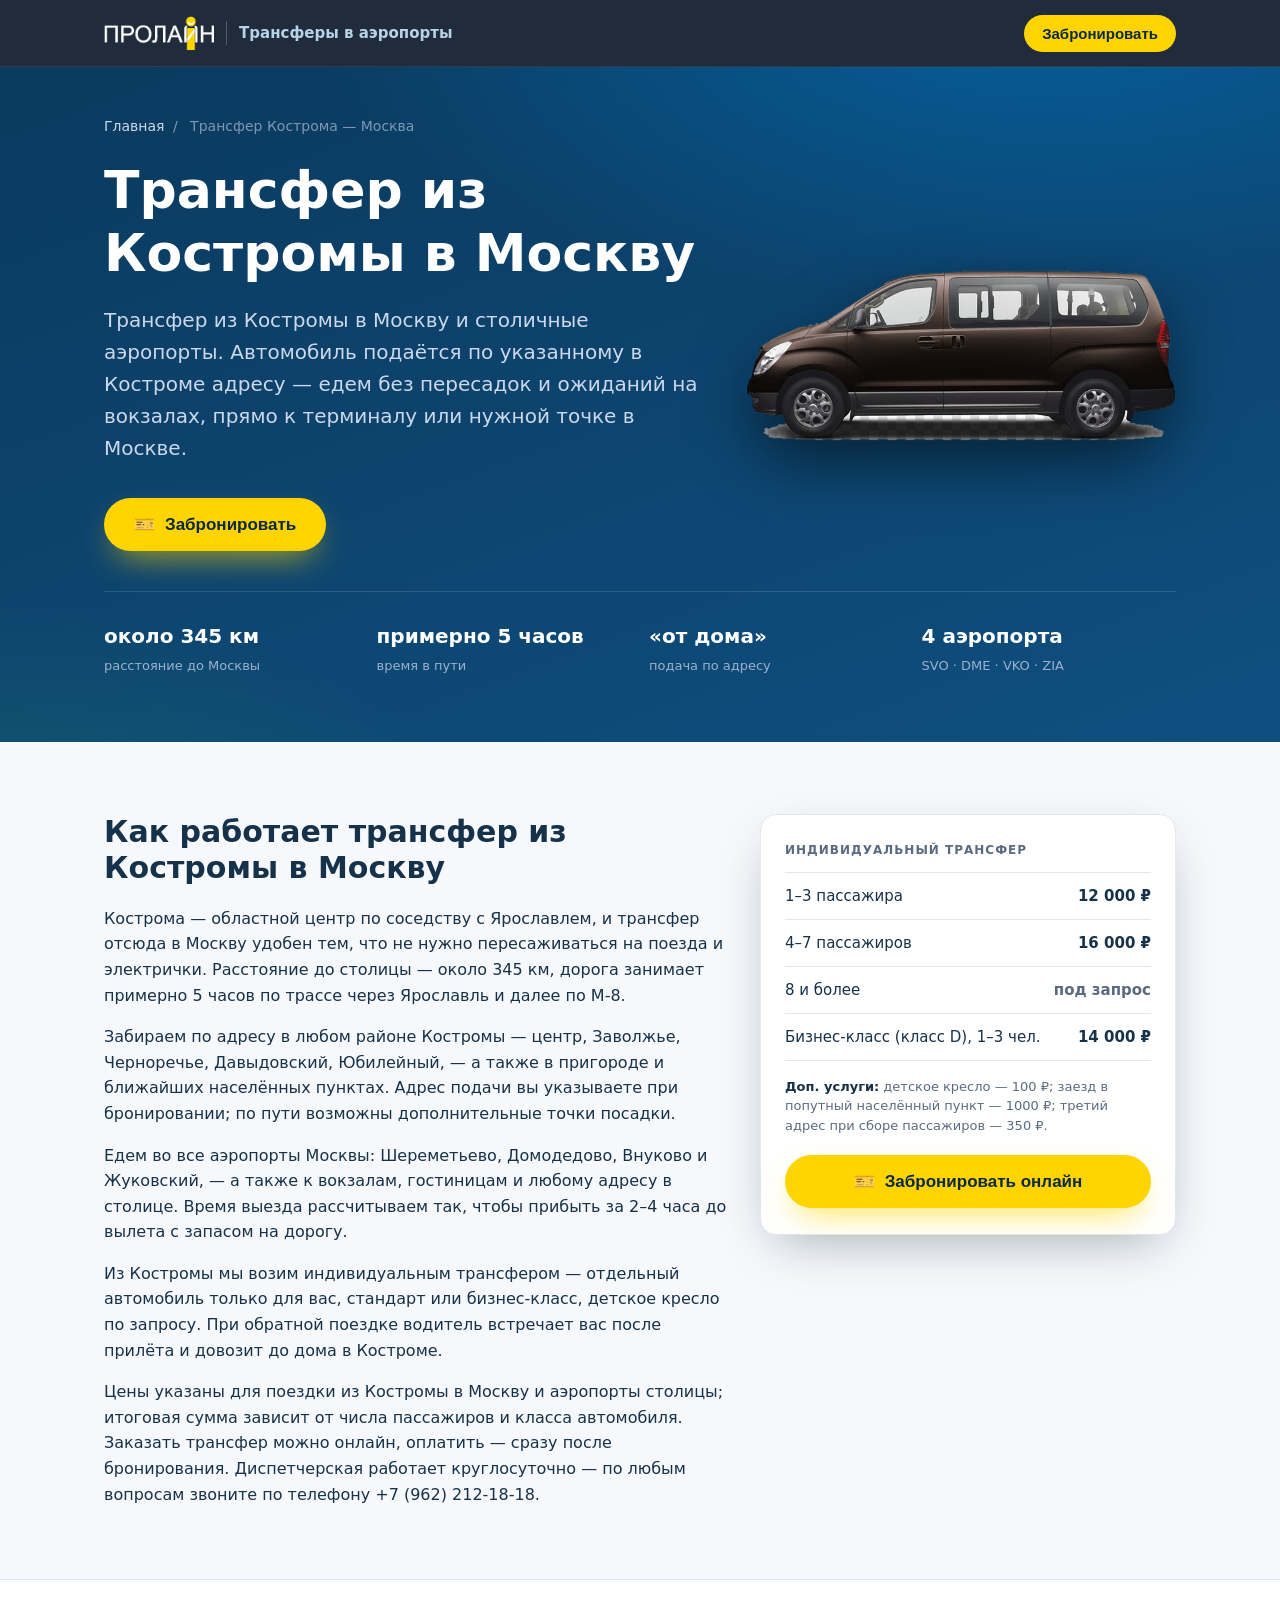
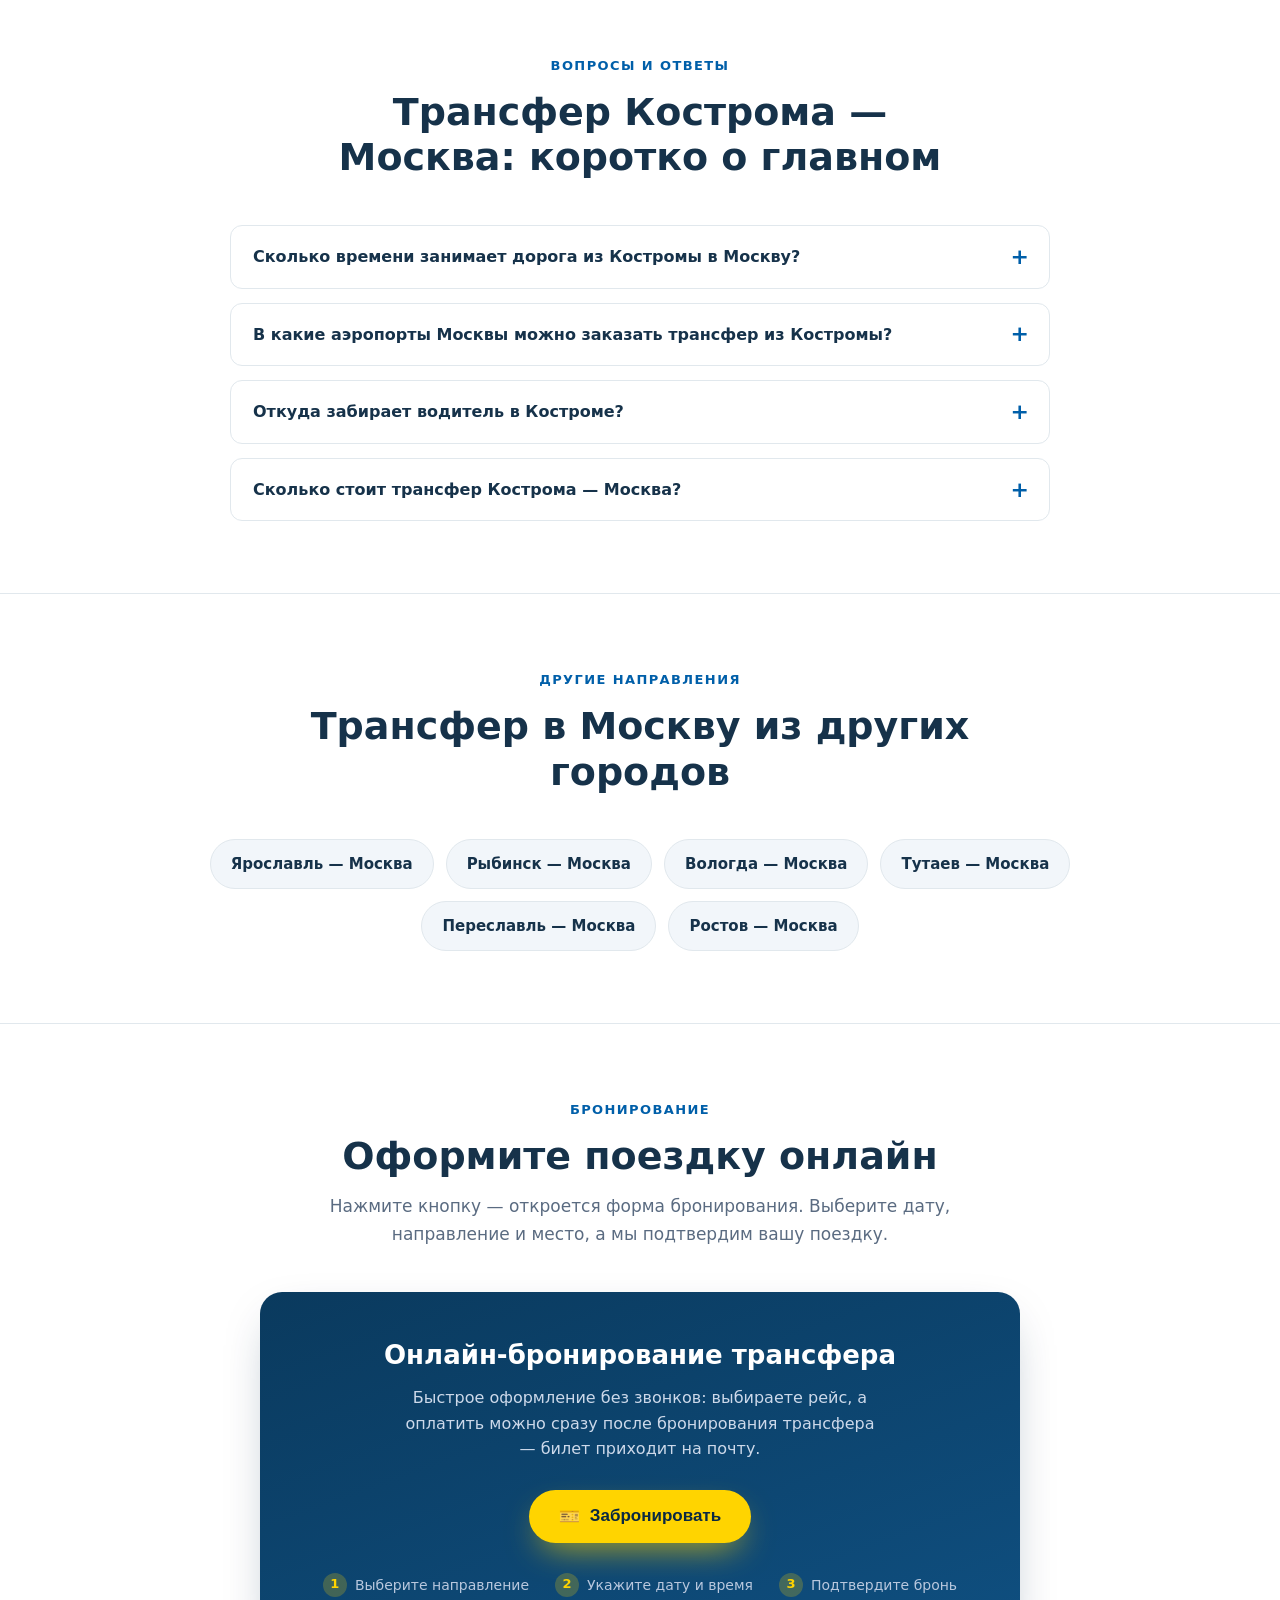
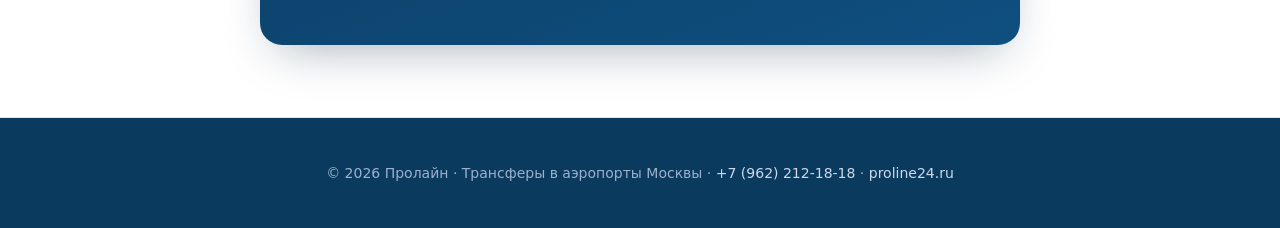
==== commit 0b146111: "Hero: качественное фото H1 без фона (выше разрешение) - Взял чистое фото Hyundai H1 (side view) из и" ====
--- a/transfer-kostroma-moskva/index.html
+++ b/transfer-kostroma-moskva/index.html
@@ -131,7 +131,7 @@
           </div>
         </div>
         <div class="hero-media">
-          <img src="/img/car-h1.png" alt="Трансфер из Костромы в Москву — минивэн Hyundai H1" width="390" height="260" loading="eager">
+          <img src="/img/car-h1.png" alt="Трансфер из Костромы в Москву — минивэн Hyundai H1" width="702" height="279" loading="eager">
         </div>
       </div>
       <div class="route-facts">
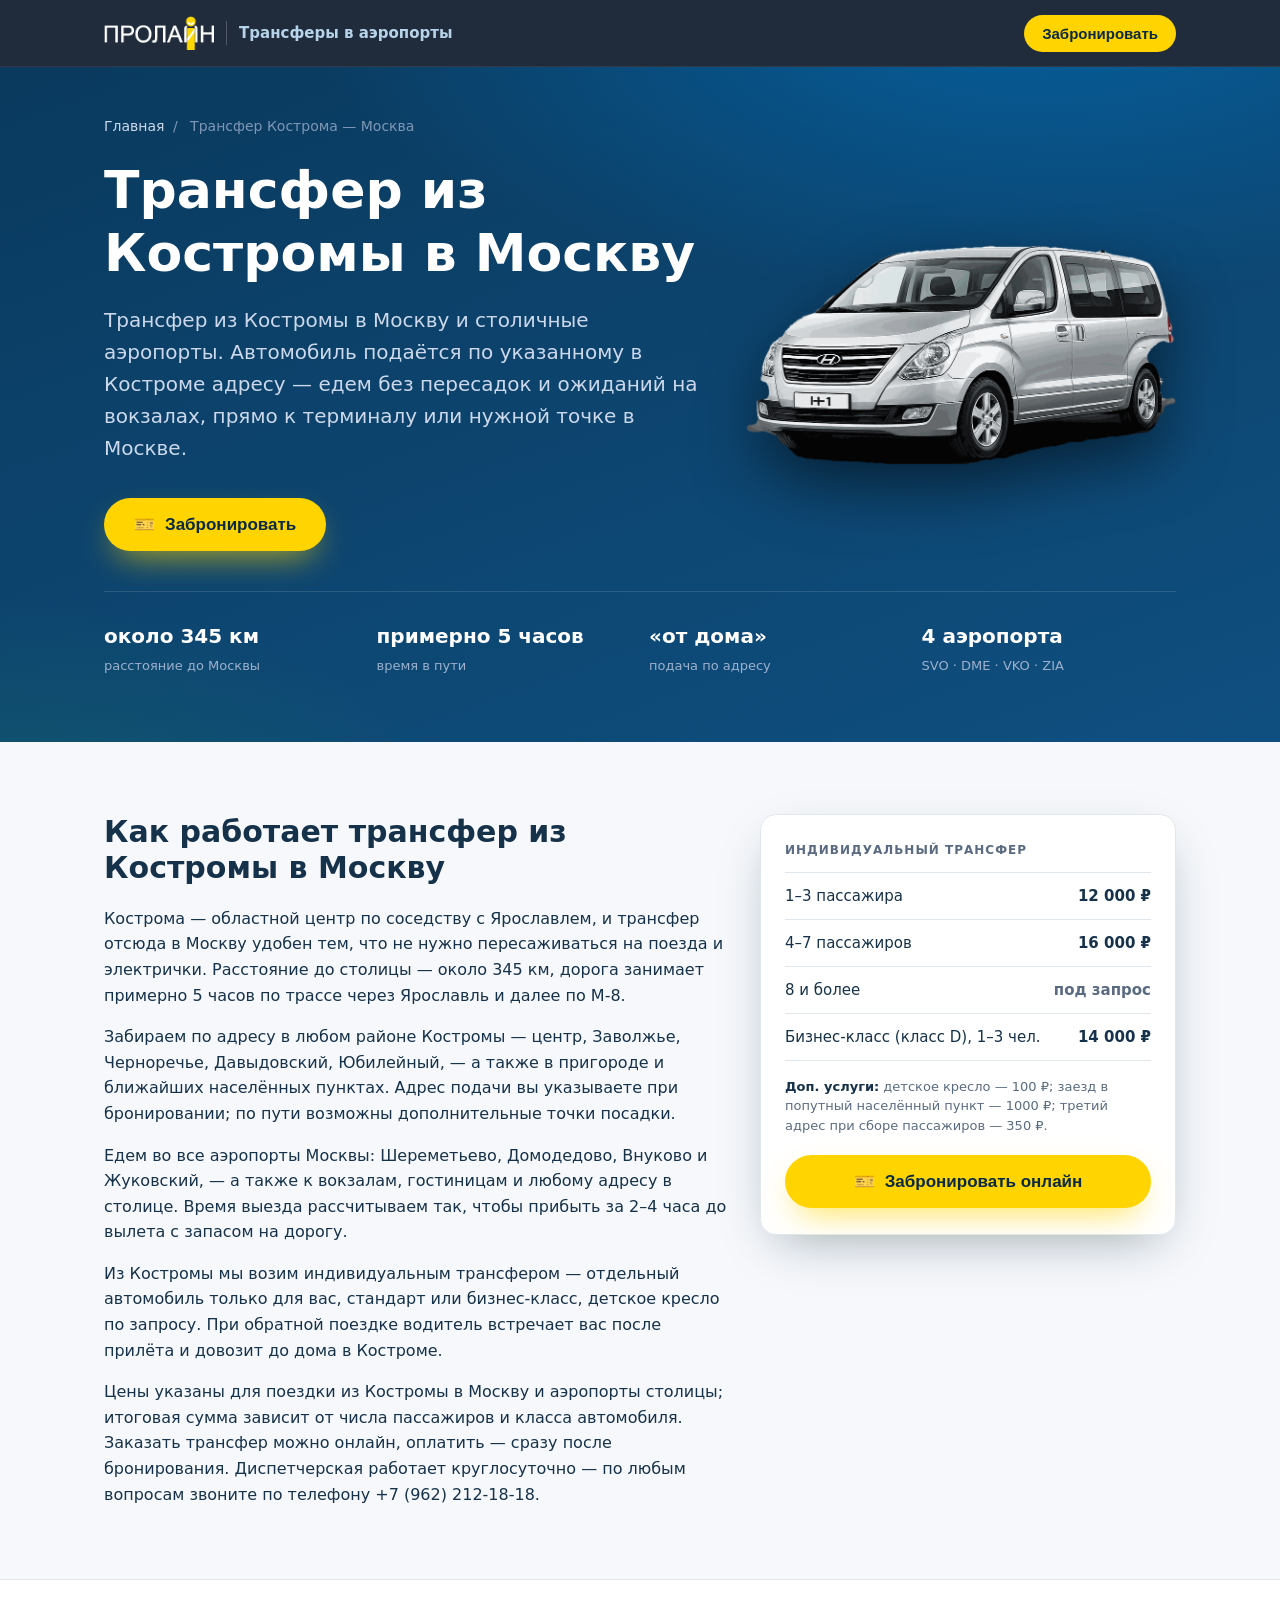
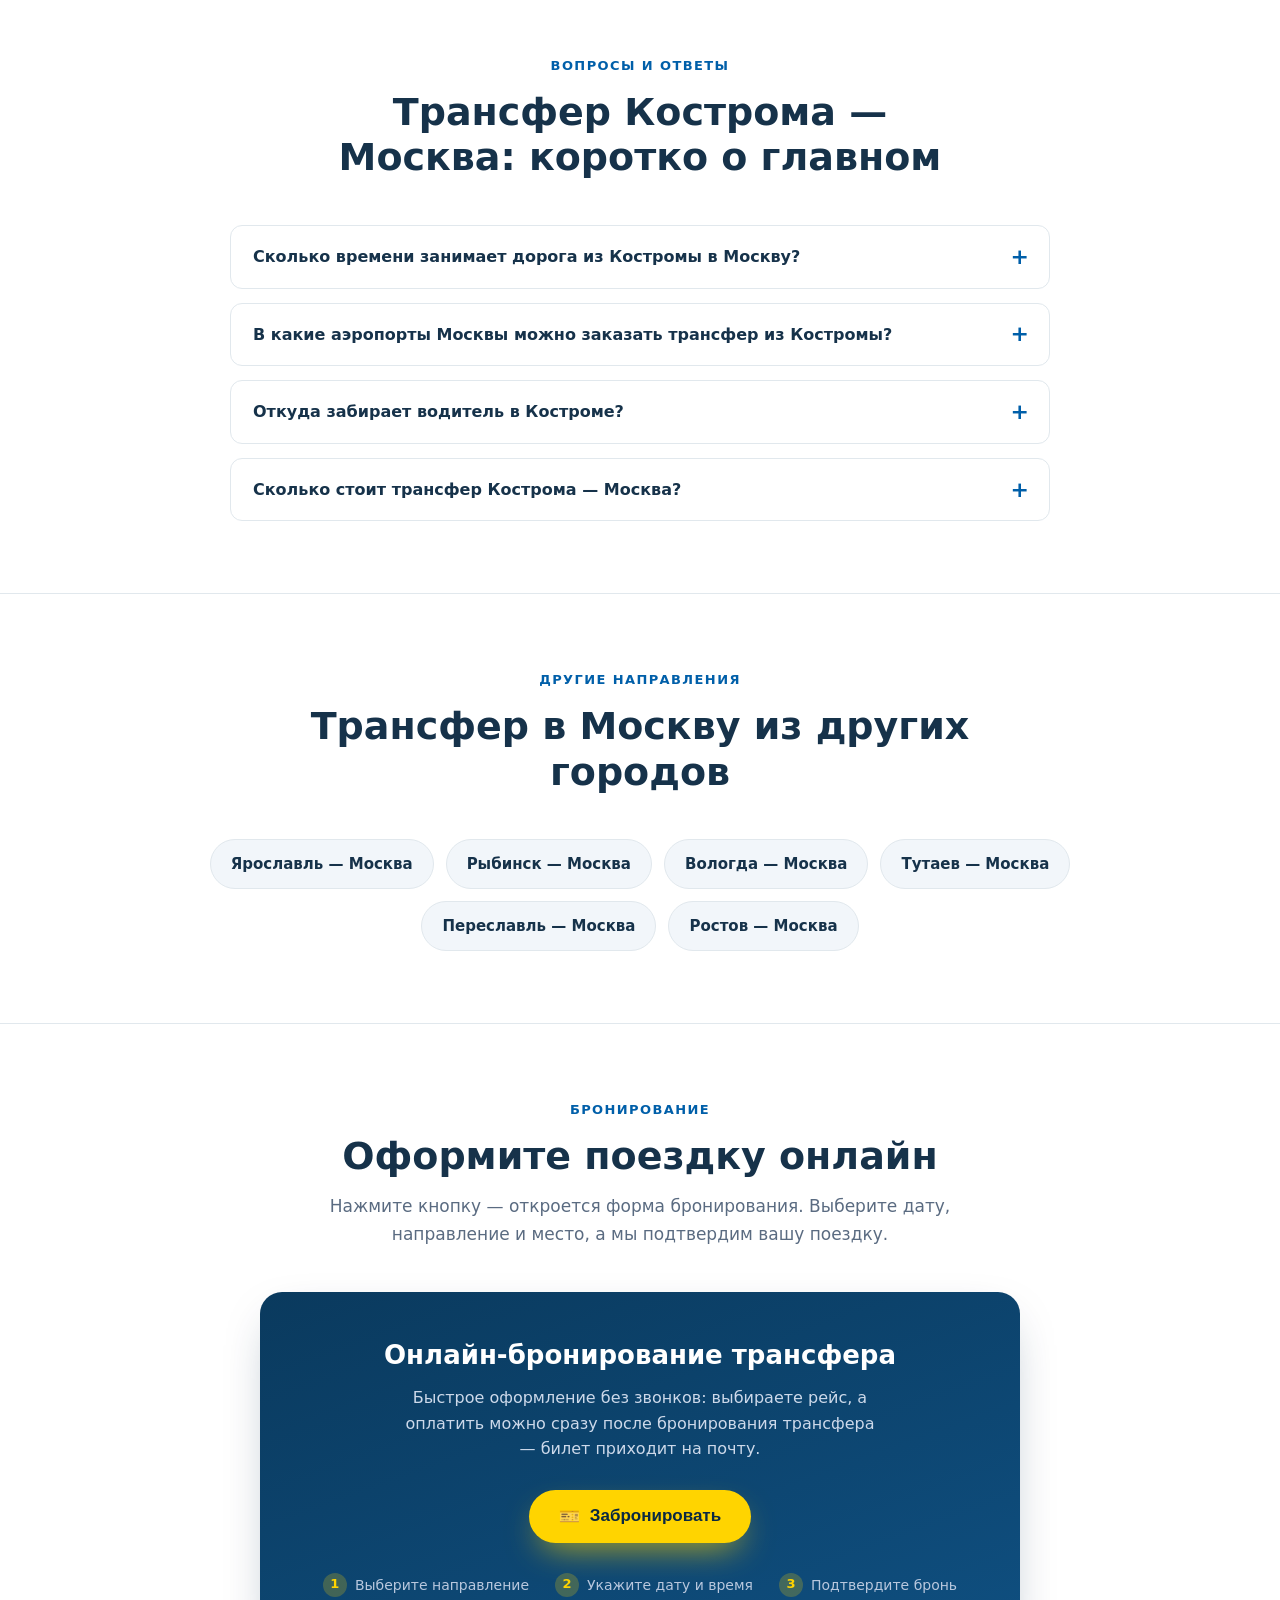
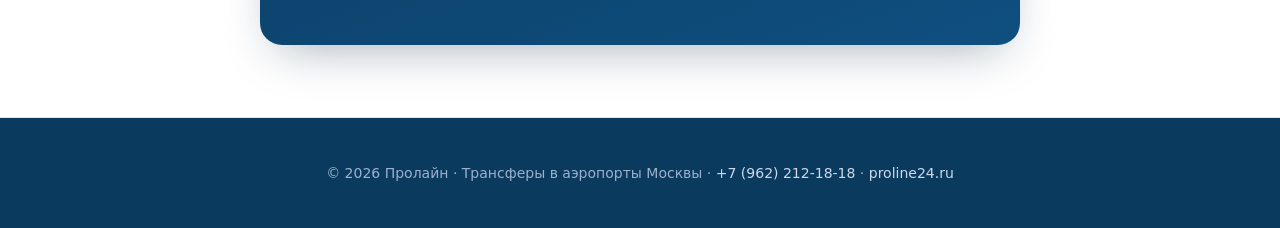
==== commit 4d3a0d14: "Hero: серебристый H1 без фона (фото от заказчика, вырезан фон) - Использовано присланное фото Hyunda" ====
--- a/transfer-kostroma-moskva/index.html
+++ b/transfer-kostroma-moskva/index.html
@@ -131,7 +131,7 @@
           </div>
         </div>
         <div class="hero-media">
-          <img src="/img/car-h1.png" alt="Трансфер из Костромы в Москву — минивэн Hyundai H1" width="702" height="279" loading="eager">
+          <img src="/img/car-h1.png" alt="Трансфер из Костромы в Москву — минивэн Hyundai H1" width="898" height="459" loading="eager">
         </div>
       </div>
       <div class="route-facts">
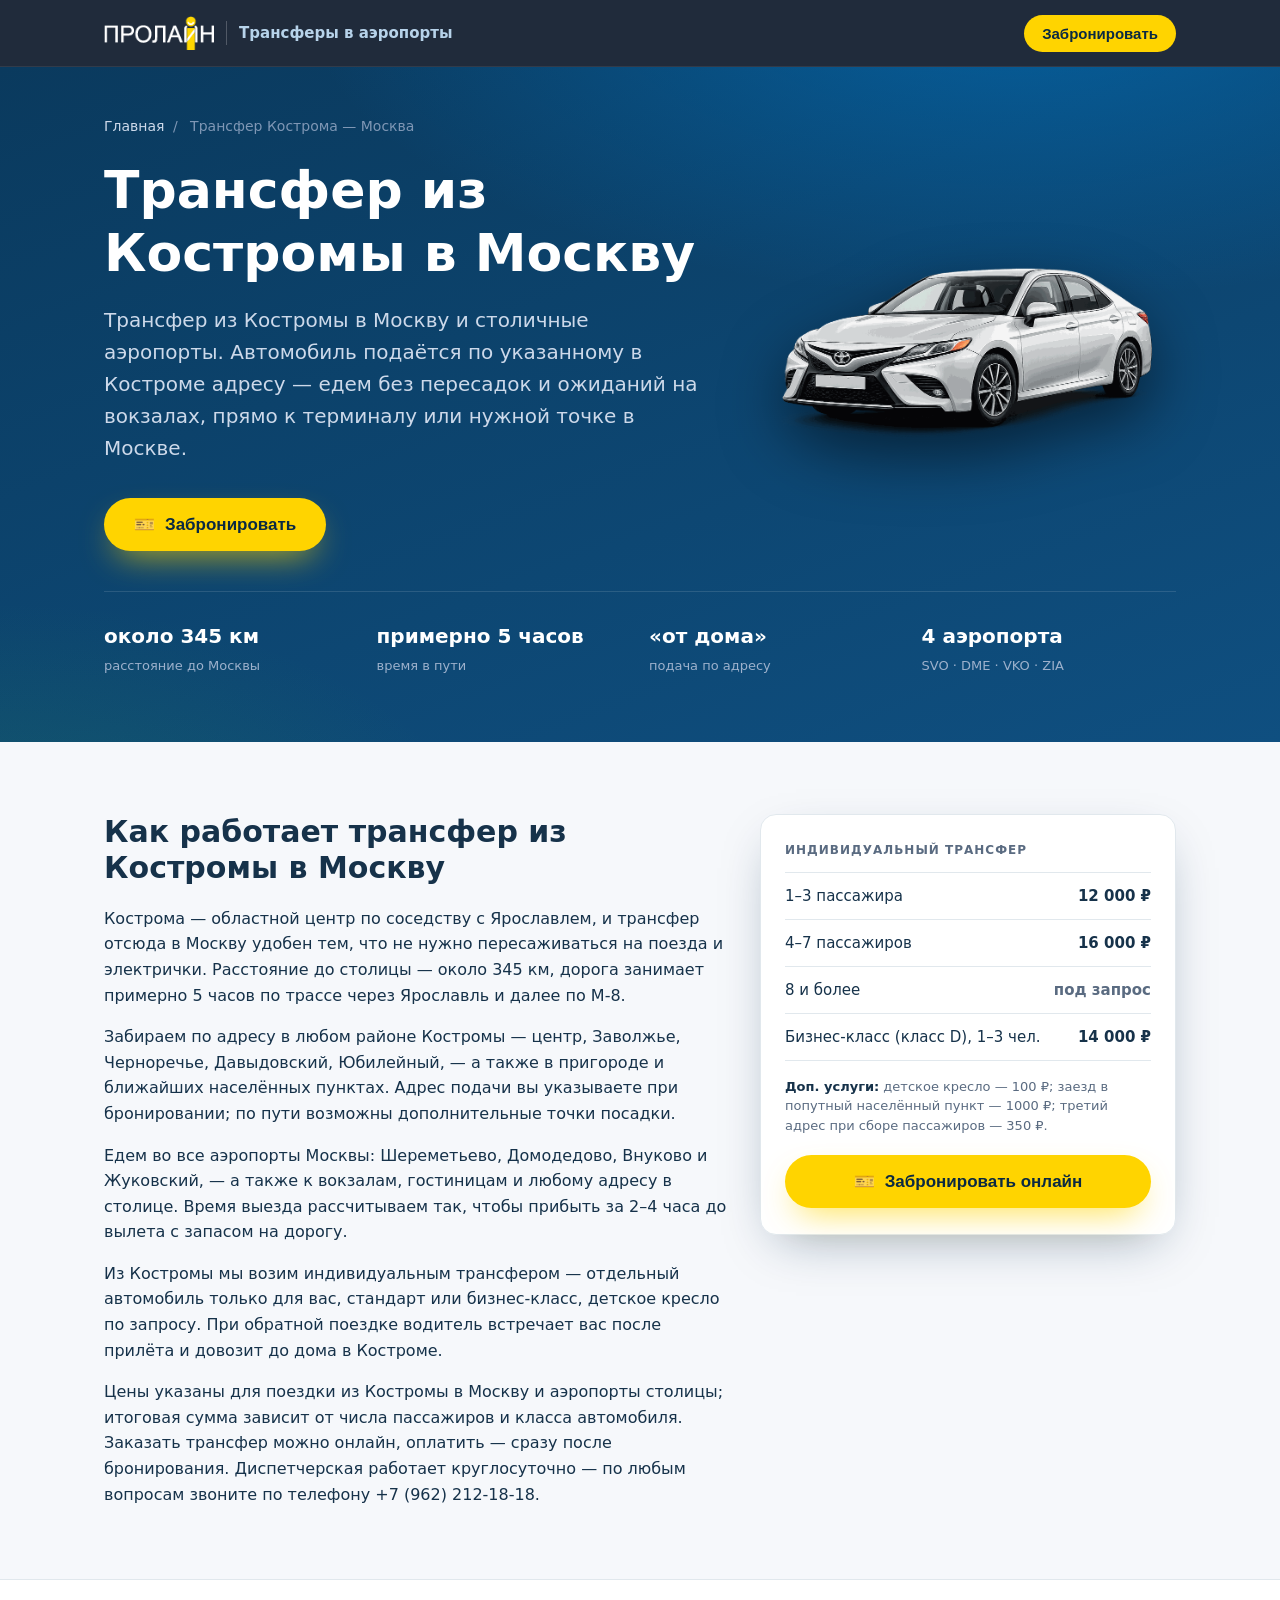
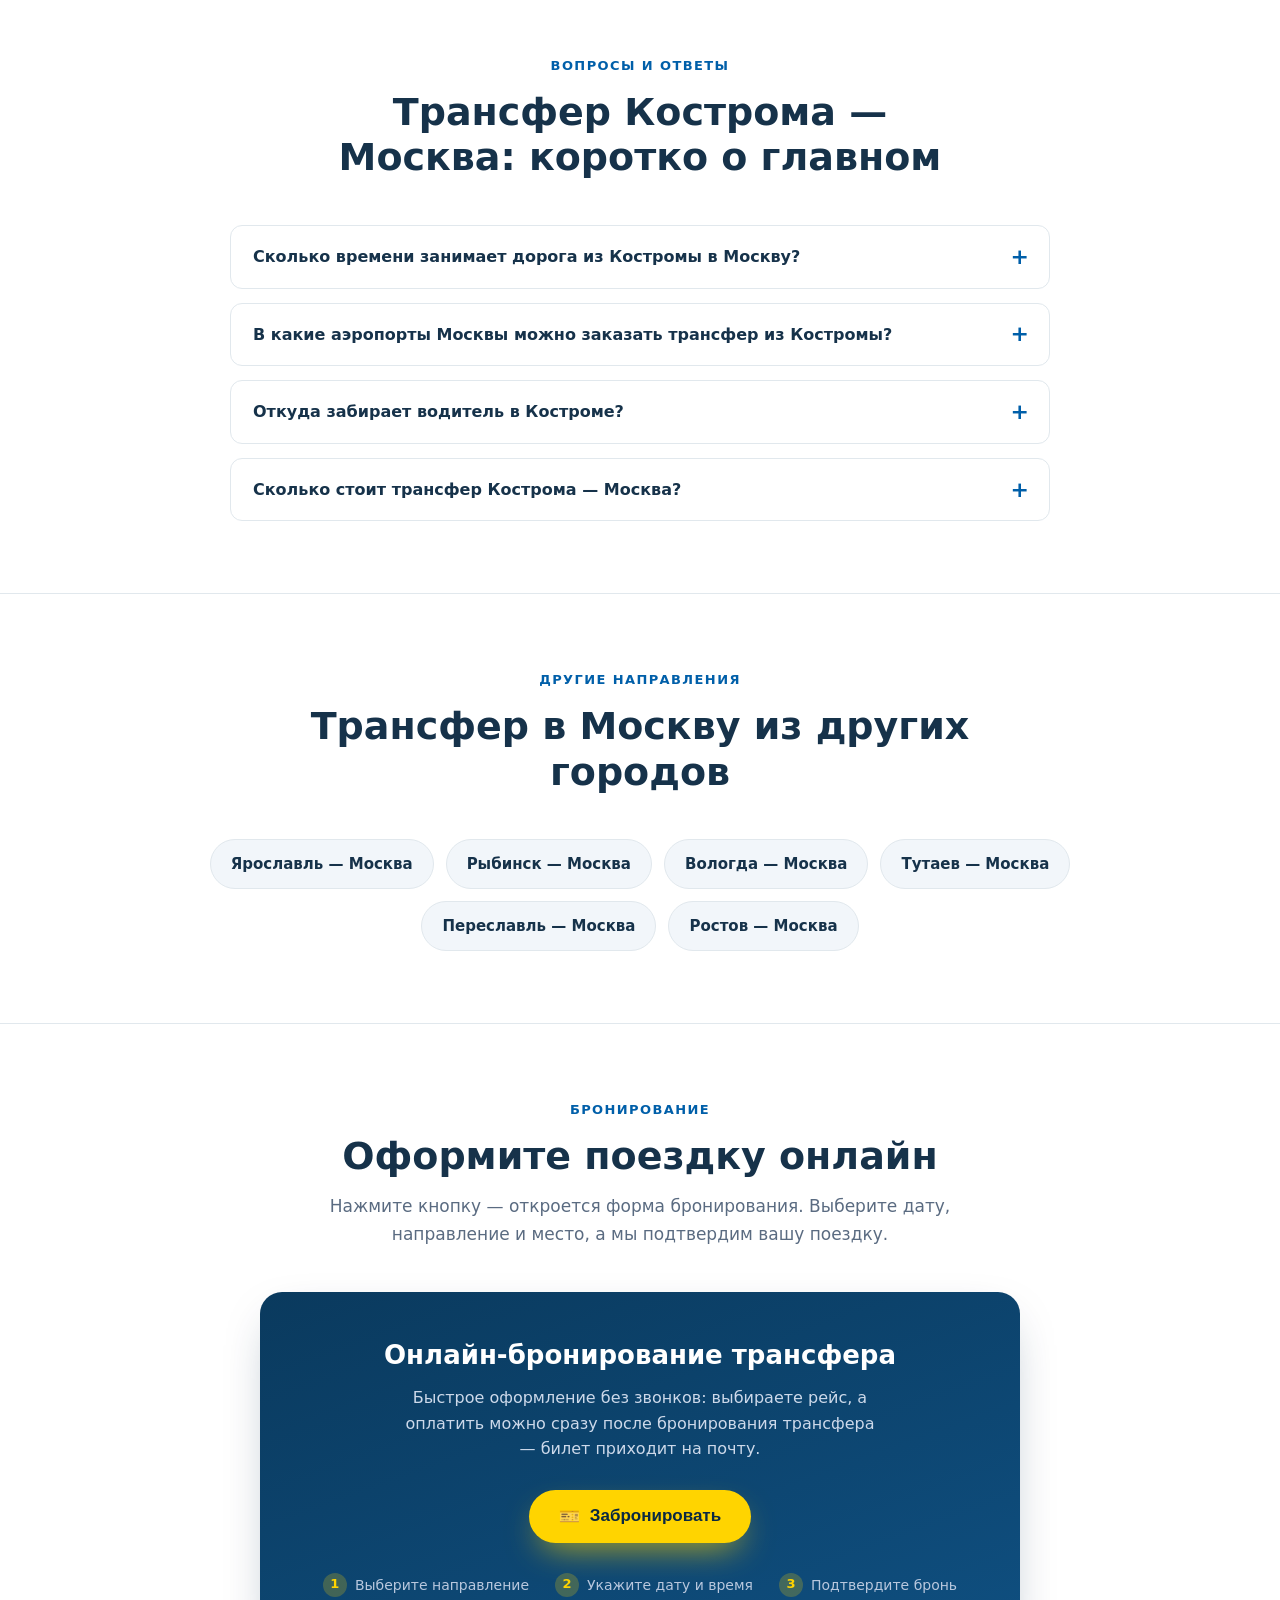
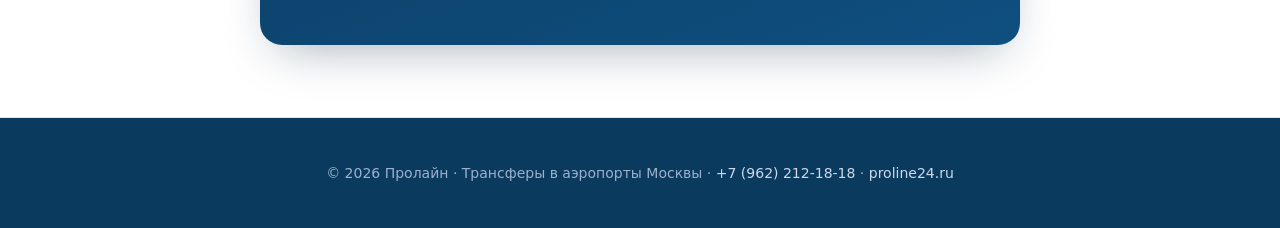
==== commit 06cb5d03: "Hero: заменить на присланное фото (Toyota Camry, прозрачный фон) - Фото уже с прозрачным фоном — раз" ====
--- a/transfer-kostroma-moskva/index.html
+++ b/transfer-kostroma-moskva/index.html
@@ -131,7 +131,7 @@
           </div>
         </div>
         <div class="hero-media">
-          <img src="/img/car-h1.png" alt="Трансфер из Костромы в Москву — минивэн Hyundai H1" width="898" height="459" loading="eager">
+          <img src="/img/hero-car.png" alt="Трансфер из Костромы в Москву — комфортный автомобиль" width="1000" height="667" loading="eager">
         </div>
       </div>
       <div class="route-facts">
